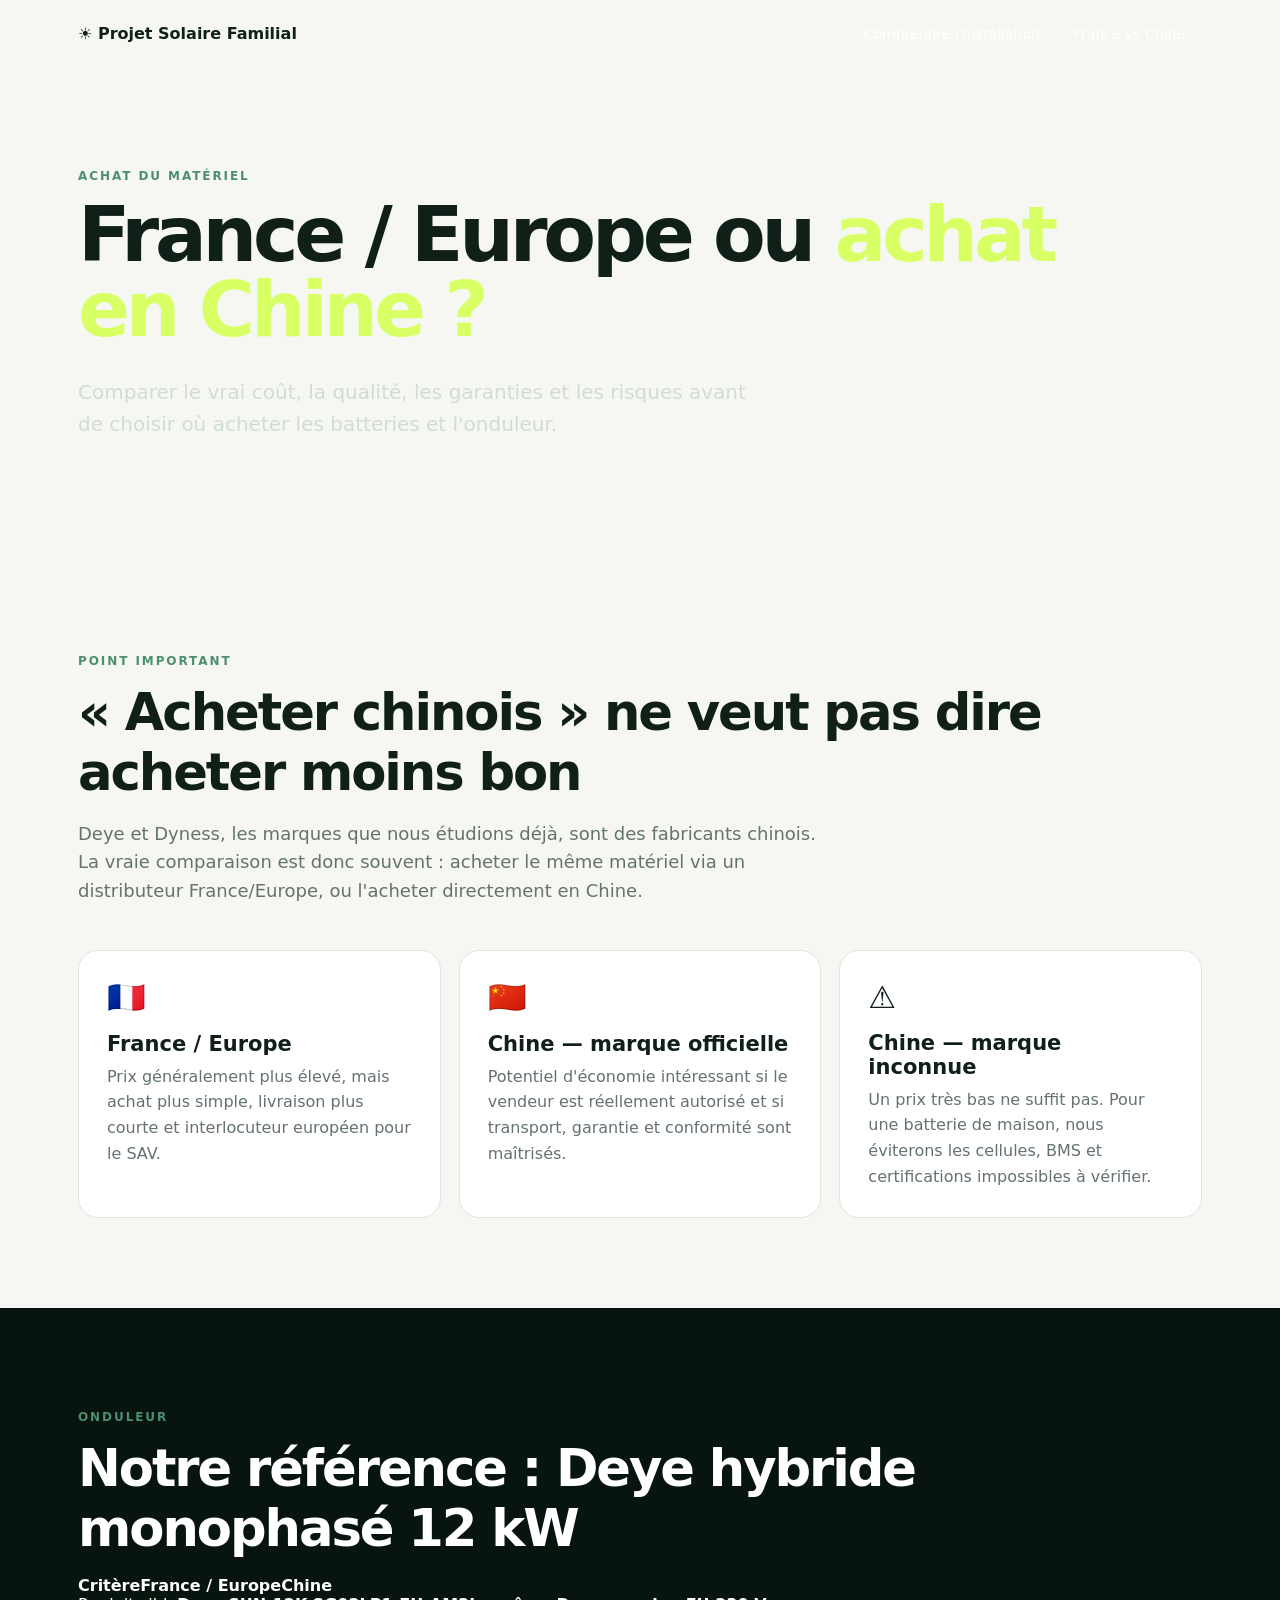
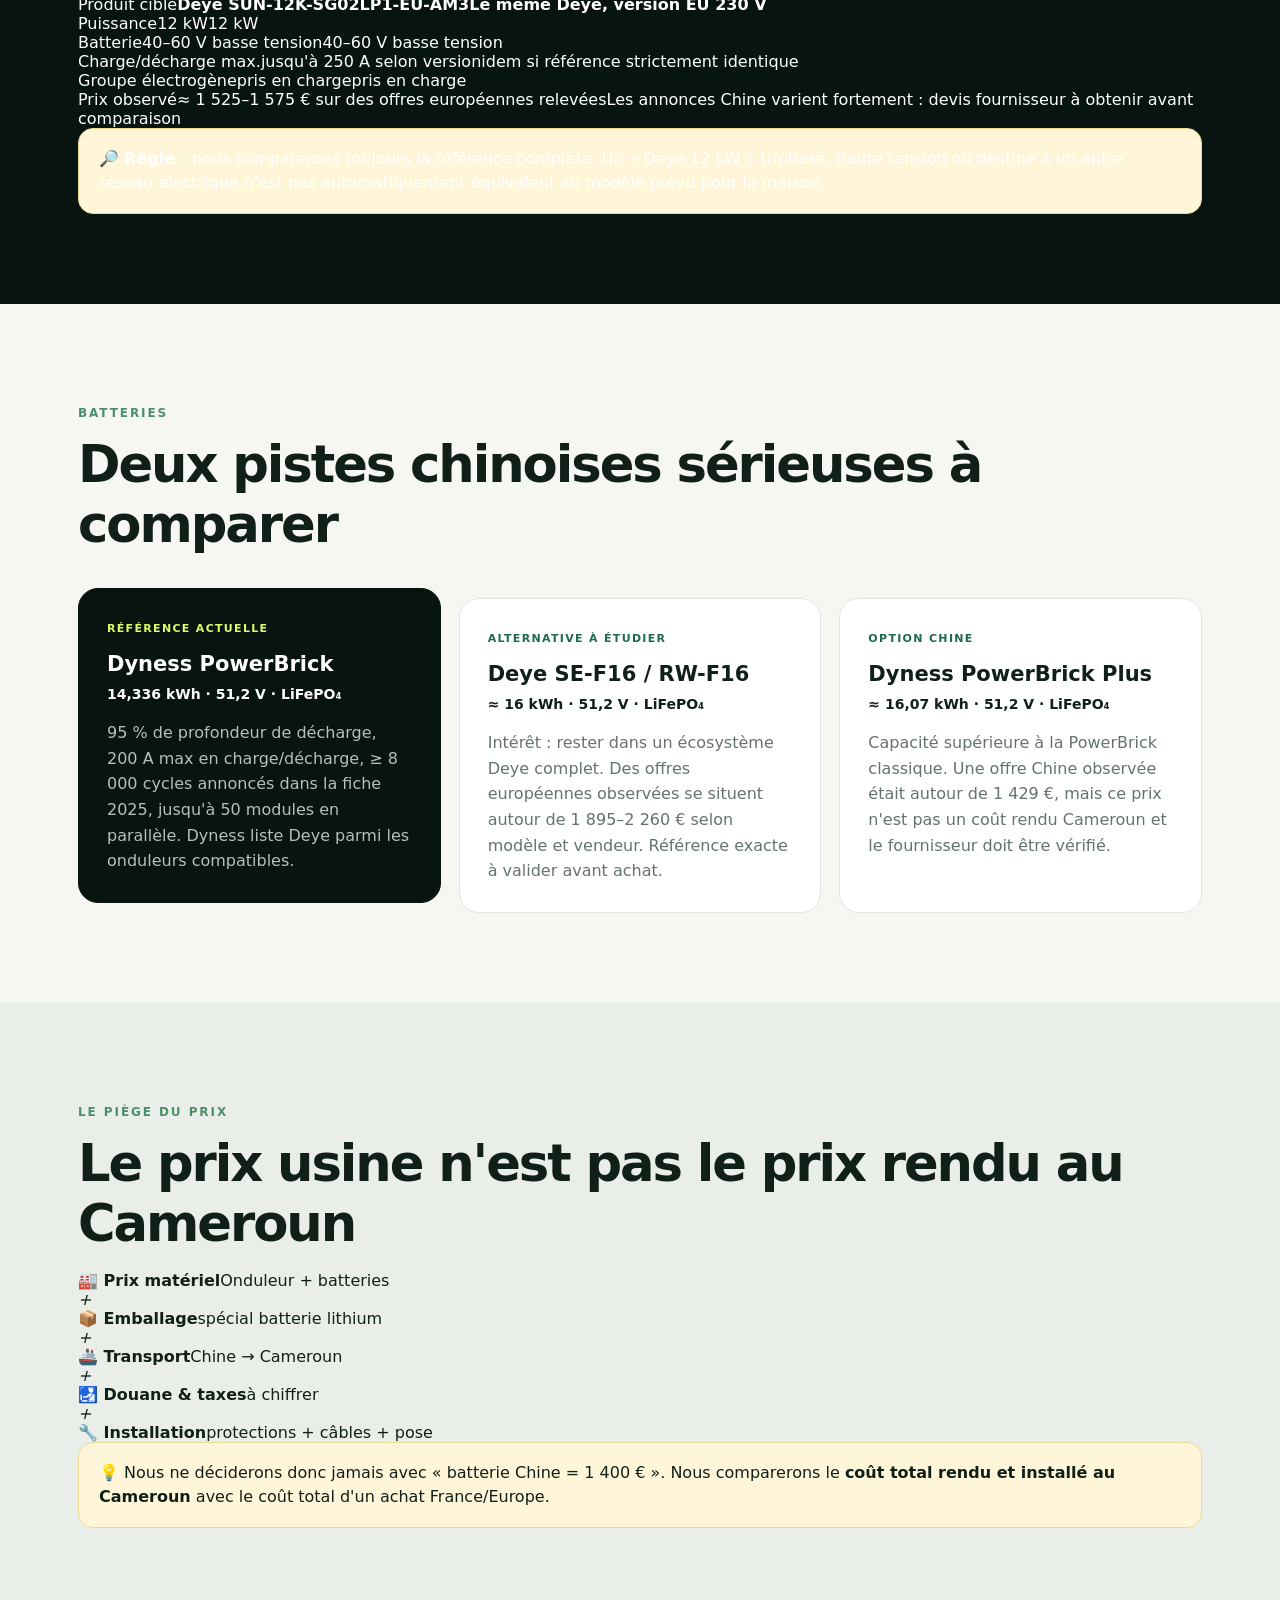
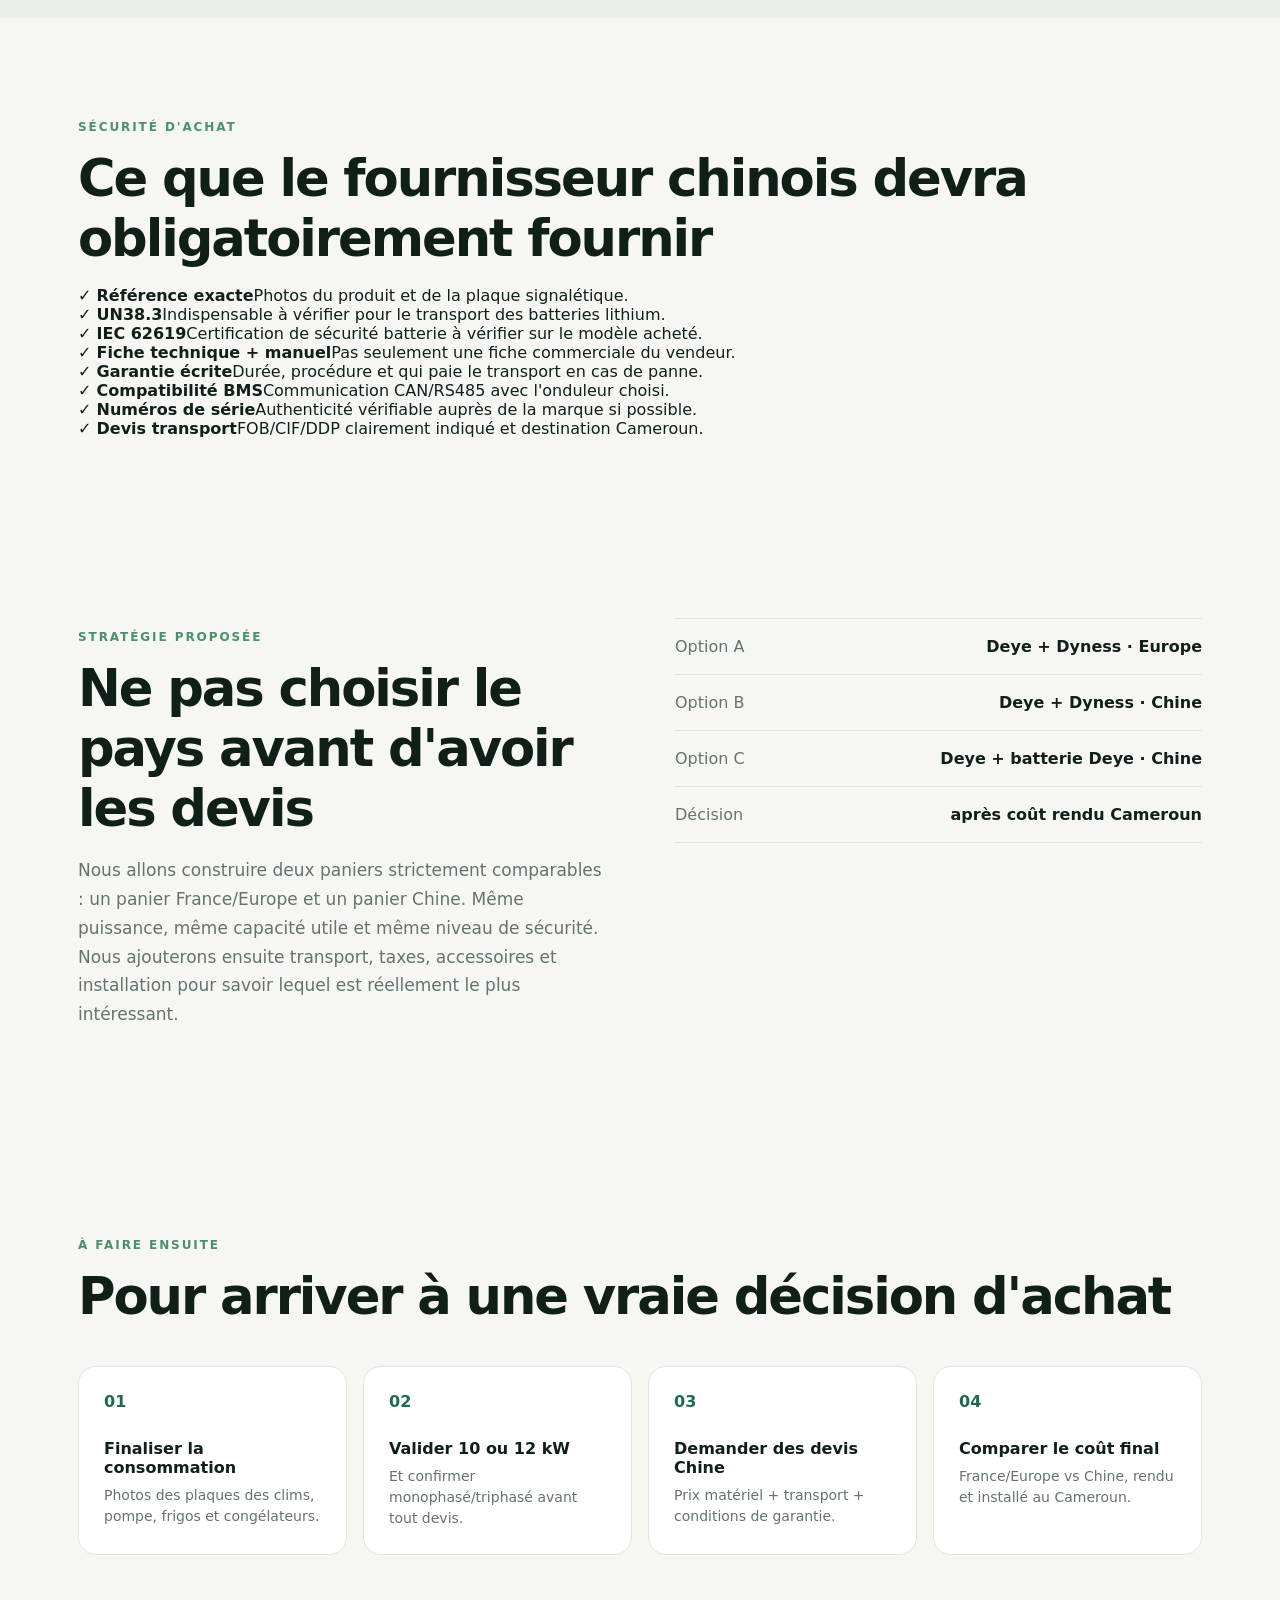
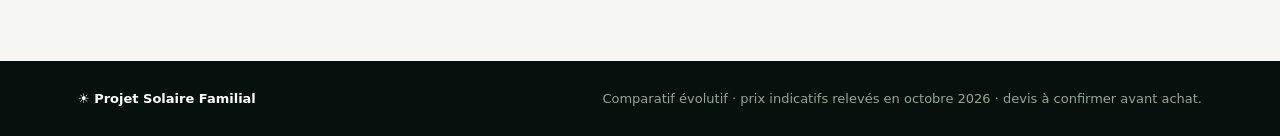
==== comparatif.html @ 891d00b8 "Ajoute l'onglet comparatif France Chine" ====
<!doctype html><html lang="fr"><head><meta charset="utf-8"><meta name="viewport" content="width=device-width,initial-scale=1"><meta name="theme-color" content="#07140f"><title>France vs Chine — Projet Solaire Familial</title><link rel="stylesheet" href="styles.css"></head><body><header class="compare-hero"><nav><div class="brand">☀️ Projet Solaire Familial</div><div class="navlinks"><a href="index.html">Comprendre l'installation</a><a class="active" href="comparatif.html">France vs Chine</a></div></nav><div class="hero-content"><p class="eyebrow">ACHAT DU MATÉRIEL</p><h1>France / Europe ou <span>achat en Chine ?</span></h1><p class="lead">Comparer le vrai coût, la qualité, les garanties et les risques avant de choisir où acheter les batteries et l'onduleur.</p></div></header><main><section class="section"><p class="eyebrow">POINT IMPORTANT</p><h2>« Acheter chinois » ne veut pas dire acheter moins bon</h2><p class="section-lead">Deye et Dyness, les marques que nous étudions déjà, sont des fabricants chinois. La vraie comparaison est donc souvent : acheter le même matériel via un distributeur France/Europe, ou l'acheter directement en Chine.</p><div class="cards three"><article><div class="ico">🇫🇷</div><h3>France / Europe</h3><p>Prix généralement plus élevé, mais achat plus simple, livraison plus courte et interlocuteur européen pour le SAV.</p></article><article class="recommended"><div class="ico">🇨🇳</div><h3>Chine — marque officielle</h3><p>Potentiel d'économie intéressant si le vendeur est réellement autorisé et si transport, garantie et conformité sont maîtrisés.</p></article><article><div class="ico">⚠️</div><h3>Chine — marque inconnue</h3><p>Un prix très bas ne suffit pas. Pour une batterie de maison, nous éviterons les cellules, BMS et certifications impossibles à vérifier.</p></article></div></section><section class="section dark"><p class="eyebrow">ONDULEUR</p><h2>Notre référence : Deye hybride monophasé 12 kW</h2><div class="compare-table"><div class="compare-row head"><b>Critère</b><b>France / Europe</b><b>Chine</b></div><div class="compare-row"><span>Produit cible</span><b>Deye SUN-12K-SG02LP1-EU-AM3</b><b>Le même Deye, version EU 230 V</b></div><div class="compare-row"><span>Puissance</span><span>12 kW</span><span>12 kW</span></div><div class="compare-row"><span>Batterie</span><span>40–60 V basse tension</span><span>40–60 V basse tension</span></div><div class="compare-row"><span>Charge/décharge max.</span><span>jusqu'à 250 A selon version</span><span>idem si référence strictement identique</span></div><div class="compare-row"><span>Groupe électrogène</span><span>pris en charge</span><span>pris en charge</span></div><div class="compare-row"><span>Prix observé</span><span>≈ 1 525–1 575 € sur des offres européennes relevées</span><span>Les annonces Chine varient fortement : devis fournisseur à obtenir avant comparaison</span></div></div><div class="notice darknote">🔎 <b>Règle :</b> nous comparerons toujours la référence complète. Un « Deye 12 kW » triphasé, haute tension ou destiné à un autre réseau électrique n'est pas automatiquement équivalent au modèle prévu pour la maison.</div></section><section class="section"><p class="eyebrow">BATTERIES</p><h2>Deux pistes chinoises sérieuses à comparer</h2><div class="cards three battery-cards"><article class="recommended"><span class="tag">RÉFÉRENCE ACTUELLE</span><h3>Dyness PowerBrick</h3><div class="big">14,336 kWh · 51,2 V · LiFePO₄</div><p>95 % de profondeur de décharge, 200 A max en charge/décharge, ≥ 8 000 cycles annoncés dans la fiche 2025, jusqu'à 50 modules en parallèle. Dyness liste Deye parmi les onduleurs compatibles.</p></article><article><span class="tag">ALTERNATIVE À ÉTUDIER</span><h3>Deye SE-F16 / RW-F16</h3><div class="big">≈ 16 kWh · 51,2 V · LiFePO₄</div><p>Intérêt : rester dans un écosystème Deye complet. Des offres européennes observées se situent autour de 1 895–2 260 € selon modèle et vendeur. Référence exacte à valider avant achat.</p></article><article><span class="tag">OPTION CHINE</span><h3>Dyness PowerBrick Plus</h3><div class="big">≈ 16,07 kWh · 51,2 V · LiFePO₄</div><p>Capacité supérieure à la PowerBrick classique. Une offre Chine observée était autour de 1 429 €, mais ce prix n'est pas un coût rendu Cameroun et le fournisseur doit être vérifié.</p></article></div></section><section class="section pale"><p class="eyebrow">LE PIÈGE DU PRIX</p><h2>Le prix usine n'est pas le prix rendu au Cameroun</h2><div class="cost-flow"><div><b>🏭 Prix matériel</b><span>Onduleur + batteries</span></div><i>+</i><div><b>📦 Emballage</b><span>spécial batterie lithium</span></div><i>+</i><div><b>🚢 Transport</b><span>Chine → Cameroun</span></div><i>+</i><div><b>🛃 Douane & taxes</b><span>à chiffrer</span></div><i>+</i><div><b>🔧 Installation</b><span>protections + câbles + pose</span></div></div><div class="notice">💡 Nous ne déciderons donc jamais avec « batterie Chine = 1 400 € ». Nous comparerons le <b>coût total rendu et installé au Cameroun</b> avec le coût total d'un achat France/Europe.</div></section><section class="section"><p class="eyebrow">SÉCURITÉ D'ACHAT</p><h2>Ce que le fournisseur chinois devra obligatoirement fournir</h2><div class="check-grid"><div>✓ <b>Référence exacte</b><span>Photos du produit et de la plaque signalétique.</span></div><div>✓ <b>UN38.3</b><span>Indispensable à vérifier pour le transport des batteries lithium.</span></div><div>✓ <b>IEC 62619</b><span>Certification de sécurité batterie à vérifier sur le modèle acheté.</span></div><div>✓ <b>Fiche technique + manuel</b><span>Pas seulement une fiche commerciale du vendeur.</span></div><div>✓ <b>Garantie écrite</b><span>Durée, procédure et qui paie le transport en cas de panne.</span></div><div>✓ <b>Compatibilité BMS</b><span>Communication CAN/RS485 avec l'onduleur choisi.</span></div><div>✓ <b>Numéros de série</b><span>Authenticité vérifiable auprès de la marque si possible.</span></div><div>✓ <b>Devis transport</b><span>FOB/CIF/DDP clairement indiqué et destination Cameroun.</span></div></div></section><section class="section choice"><div><p class="eyebrow">STRATÉGIE PROPOSÉE</p><h2>Ne pas choisir le pays avant d'avoir les devis</h2><p>Nous allons construire deux paniers strictement comparables : un panier France/Europe et un panier Chine. Même puissance, même capacité utile et même niveau de sécurité. Nous ajouterons ensuite transport, taxes, accessoires et installation pour savoir lequel est réellement le plus intéressant.</p></div><div class="specs"><div><span>Option A</span><b>Deye + Dyness · Europe</b></div><div><span>Option B</span><b>Deye + Dyness · Chine</b></div><div><span>Option C</span><b>Deye + batterie Deye · Chine</b></div><div><span>Décision</span><b>après coût rendu Cameroun</b></div></div></section><section class="section roadmap"><p class="eyebrow">À FAIRE ENSUITE</p><h2>Pour arriver à une vraie décision d'achat</h2><ol><li><b>Finaliser la consommation</b><span>Photos des plaques des clims, pompe, frigos et congélateurs.</span></li><li><b>Valider 10 ou 12 kW</b><span>Et confirmer monophasé/triphasé avant tout devis.</span></li><li><b>Demander des devis Chine</b><span>Prix matériel + transport + conditions de garantie.</span></li><li><b>Comparer le coût final</b><span>France/Europe vs Chine, rendu et installé au Cameroun.</span></li></ol></section></main><footer><b>☀️ Projet Solaire Familial</b><span>Comparatif évolutif · prix indicatifs relevés en octobre 2026 · devis à confirmer avant achat.</span></footer></body></html>
---- styles.css ----
:root{--bg:#f6f7f2;--ink:#102019;--muted:#64736b;--green:#1d6b4b;--lime:#d8ff63;--dark:#07140f;--card:#fff;--line:#dfe6df}*{box-sizing:border-box}html{scroll-behavior:smooth}body{margin:0;font-family:Inter,ui-sans-serif,system-ui,-apple-system,BlinkMacSystemFont,"Segoe UI",sans-serif;background:var(--bg);color:var(--ink)}nav{max-width:1180px;margin:auto;padding:24px 28px;display:flex;align-items:center;justify-content:space-between}nav a{color:#fff;text-decoration:none;border:1px solid #ffffff35;border-radius:99px;padding:10px 16px;font-size:14px}.brand{font-weight:750}.hero{min-height:650px;color:#fff;background:radial-gradient(circle at 78% 22%,#2b7653 0,transparent 25%),linear-gradient(135deg,#06110d 20%,#0c2b1d 70%,#173f2c)}.hero-content{max-width:1180px;margin:auto;padding:90px 28px 70px}.eyebrow{font-size:12px;letter-spacing:.16em;font-weight:800;color:#4c8f6e;margin-bottom:14px}.hero .eyebrow{color:var(--lime)}h1{font-size:clamp(44px,6vw,78px);line-height:.98;letter-spacing:-.055em;margin:0;max-width:1000px}h1 span{color:var(--lime)}.lead{font-size:20px;line-height:1.6;color:#d0ddd6;max-width:690px;margin:28px 0 42px}.hero-stats{display:grid;grid-template-columns:repeat(4,1fr);max-width:850px;border-top:1px solid #ffffff30;padding-top:25px;gap:25px}.hero-stats div{display:flex;flex-direction:column}.hero-stats b{font-size:25px}.hero-stats span{font-size:13px;color:#aabcb2;margin-top:4px}.section{max-width:1180px;margin:auto;padding:90px 28px}.section.dark,.section.pale{max-width:none;padding-left:max(28px,calc((100% - 1124px)/2));padding-right:max(28px,calc((100% - 1124px)/2))}.dark{background:var(--dark);color:white}.pale{background:#e9efe8}h2{font-size:clamp(34px,4vw,52px);letter-spacing:-.04em;margin:0 0 18px}.section-lead{font-size:18px;color:var(--muted);max-width:760px;line-height:1.6}.on-dark{color:#a8bbb0}.cards{display:grid;gap:18px;margin-top:44px}.four{grid-template-columns:repeat(4,1fr)}.three{grid-template-columns:repeat(3,1fr)}.cards article{background:var(--card);border:1px solid var(--line);border-radius:20px;padding:28px}.cards h3{font-size:21px;margin:16px 0 8px}.cards p{color:var(--muted);line-height:1.6;margin:0}.ico{font-size:31px}.energy-map{display:grid;grid-template-columns:1fr auto 1fr auto .8fr;gap:20px;align-items:center;margin:50px 0 30px}.source-stack{display:grid;gap:12px}.map-box{border:1px solid #ffffff25;border-radius:20px;padding:20px;display:flex;flex-direction:column;text-align:center;align-items:center;gap:5px;font-size:28px}.map-box strong{font-size:16px;margin-top:5px}.map-box small{font-size:12px;color:#9fb1a7}.map-box.brain{background:var(--lime);color:#102019;border:0;padding:32px 18px}.map-box.brain small{color:#4c604d}.map-box.battery{background:#163426}.map-box.home{padding:45px 18px}.map-arrow{font-size:34px;color:var(--lime);font-weight:800}.battery-link{text-align:center;margin-top:12px}.battery-link>span{display:block;color:var(--lime);font-size:27px;margin:3px}.simple-rule{border:1px solid #ffffff1f;background:#ffffff0b;border-radius:16px;padding:20px;line-height:1.6;color:#b7c6be}.simple-rule b{color:var(--lime)}.day-modes{display:grid;grid-template-columns:1fr 1fr;gap:18px;margin:42px 0}.day-modes article{background:#fff;border:1px solid var(--line);border-radius:22px;padding:28px}.mode-head{display:flex;gap:14px;align-items:center}.mode-head>span{font-size:35px}.mode-head small{font-weight:800;color:var(--green);letter-spacing:.08em}.mode-head h3{margin:4px 0;font-size:21px}.day-modes p{color:var(--muted);line-height:1.65}.mini-flow,.dual-flow{display:flex;align-items:center;justify-content:center;gap:10px;margin:25px 0 12px}.mini-flow div,.dual-flow div{background:#eef3ed;border:1px solid #d9e4da;border-radius:12px;padding:13px;text-align:center;font-size:13px;font-weight:750}.mini-flow b,.dual-flow b{color:var(--green);font-size:20px}.branch{text-align:center;color:var(--green);font-size:13px;font-weight:750;margin-bottom:20px}.priority{display:grid;grid-template-columns:1fr auto 1fr auto 1fr auto 1fr;align-items:center;gap:12px;margin-top:40px}.priority>div{background:#fff;border:1px solid var(--line);border-radius:18px;padding:24px;text-align:center;min-height:150px;display:flex;flex-direction:column;justify-content:center}.priority span{width:26px;height:26px;border-radius:50%;background:var(--dark);color:var(--lime);display:grid;place-items:center;margin:0 auto 10px;font-size:12px}.priority b{font-size:16px}.priority small{color:var(--muted);line-height:1.45;margin-top:8px}.priority i{font-style:normal;font-size:25px;color:var(--green)}.priority-note{text-align:center;color:var(--muted);font-size:13px;margin-top:20px}.appliances{display:grid;grid-template-columns:repeat(7,1fr);gap:12px;margin:40px 0}.appliances div{background:#fff;border:1px solid var(--line);border-radius:16px;padding:20px 12px;text-align:center;font-size:25px}.appliances b,.appliances span{display:block}.appliances b{font-size:22px;margin-top:7px}.appliances span{font-size:12px;color:var(--muted);margin-top:3px}.notice{background:#fff5d8;border:1px solid #f0d790;border-radius:15px;padding:18px 20px;line-height:1.5}.sim-grid{display:grid;grid-template-columns:1.2fr .8fr;gap:28px;margin-top:42px}.controls,.result{background:white;border-radius:22px;padding:30px}.controls label{display:flex;justify-content:space-between;margin:5px 0 16px}.controls input{width:100%;accent-color:var(--green)}.ticks{display:flex;justify-content:space-between;color:var(--muted);font-size:12px;margin-bottom:35px}.hint{font-size:13px;color:var(--muted);line-height:1.5}.result{background:var(--dark);color:white;display:flex;flex-direction:column;justify-content:center;text-align:center}.result span{font-size:11px;letter-spacing:.12em;color:#9fb1a7}.result b{font-size:58px;letter-spacing:-.05em;color:var(--lime);margin:12px}.result p{color:#b6c5bd;line-height:1.5}.battery-cards .big{font-size:14px;font-weight:800;margin:10px 0 18px}.battery-cards .tag{color:var(--green)}.battery-cards .recommended{background:var(--dark);color:white;transform:translateY(-10px);border-color:var(--dark)}.battery-cards .recommended p{color:#b2c2b9}.battery-cards .recommended .tag{color:var(--lime)}.tag{font-size:11px;letter-spacing:.12em;font-weight:800}.choice{display:grid;grid-template-columns:1fr 1fr;gap:70px;align-items:start}.choice>div>p:last-child{color:var(--muted);line-height:1.7;font-size:17px}.specs{border-top:1px solid var(--line)}.specs div{display:flex;justify-content:space-between;gap:20px;border-bottom:1px solid var(--line);padding:18px 0}.specs span{color:var(--muted)}.roadmap ol{list-style:none;padding:0;counter-reset:step;display:grid;grid-template-columns:repeat(4,1fr);gap:16px;margin-top:40px}.roadmap li{background:#fff;border:1px solid var(--line);border-radius:18px;padding:25px;counter-increment:step}.roadmap li:before{content:"0" counter(step);display:block;color:var(--green);font-weight:800;margin-bottom:28px}.roadmap li b,.roadmap li span{display:block}.roadmap li span{color:var(--muted);font-size:14px;line-height:1.5;margin-top:8px}footer{background:#06110d;color:#fff;padding:30px max(28px,calc((100% - 1124px)/2));display:flex;justify-content:space-between;gap:20px;font-size:13px}footer span{color:#91a49a}@media(max-width:850px){.four,.three,.roadmap ol{grid-template-columns:1fr 1fr}.hero-stats{grid-template-columns:1fr 1fr}.appliances{grid-template-columns:repeat(4,1fr)}.sim-grid,.choice{grid-template-columns:1fr}.energy-map{grid-template-columns:1fr}.map-arrow{transform:rotate(90deg);text-align:center}.priority{grid-template-columns:1fr}.priority i{transform:rotate(90deg);text-align:center}.day-modes{grid-template-columns:1fr}}@media(max-width:560px){nav a{display:none}.hero{min-height:auto}.hero-content{padding-top:65px}.hero-stats{gap:18px}.four,.three,.roadmap ol{grid-template-columns:1fr}.appliances{grid-template-columns:repeat(2,1fr)}.battery-cards .recommended{transform:none}footer{flex-direction:column}.section{padding-top:65px;padding-bottom:65px}.mini-flow,.dual-flow{gap:5px}.mini-flow div,.dual-flow div{padding:10px 7px;font-size:11px}.day-modes article{padding:20px}.energy-map{margin-top:30px}}
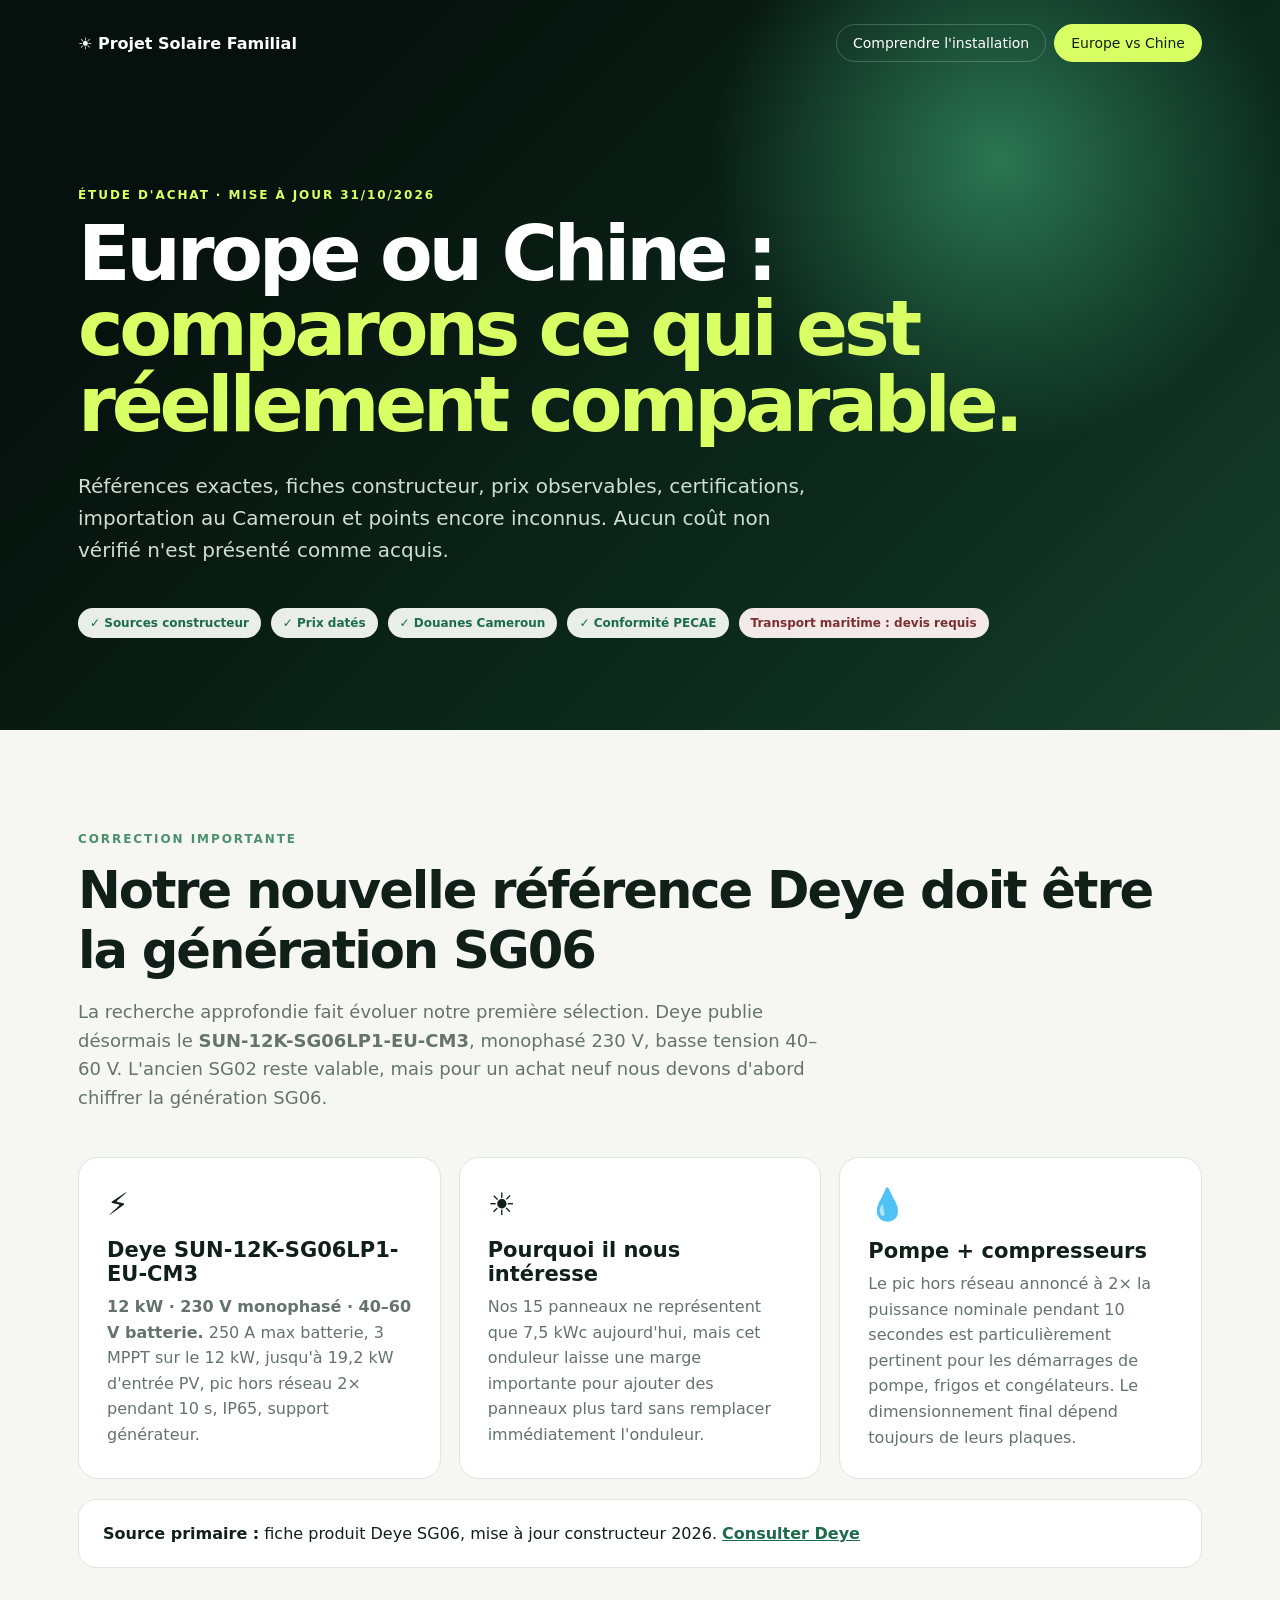
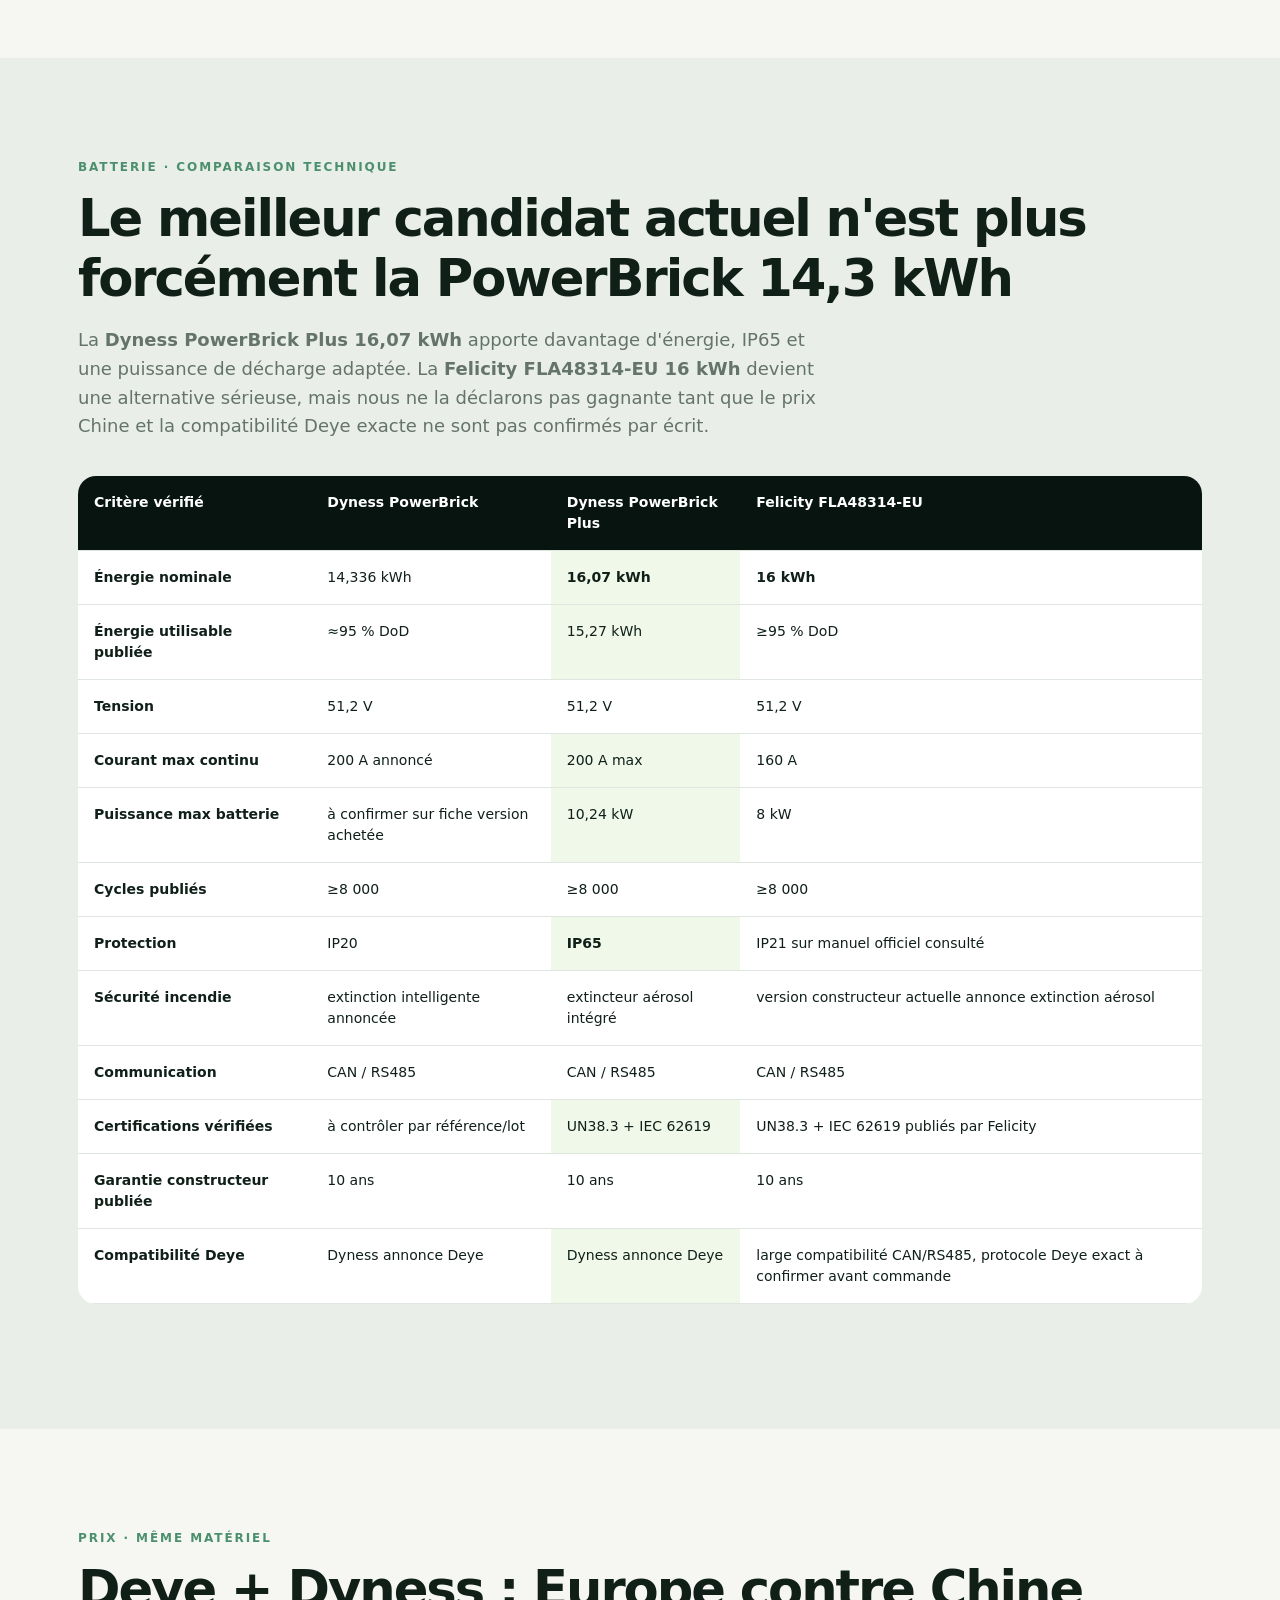
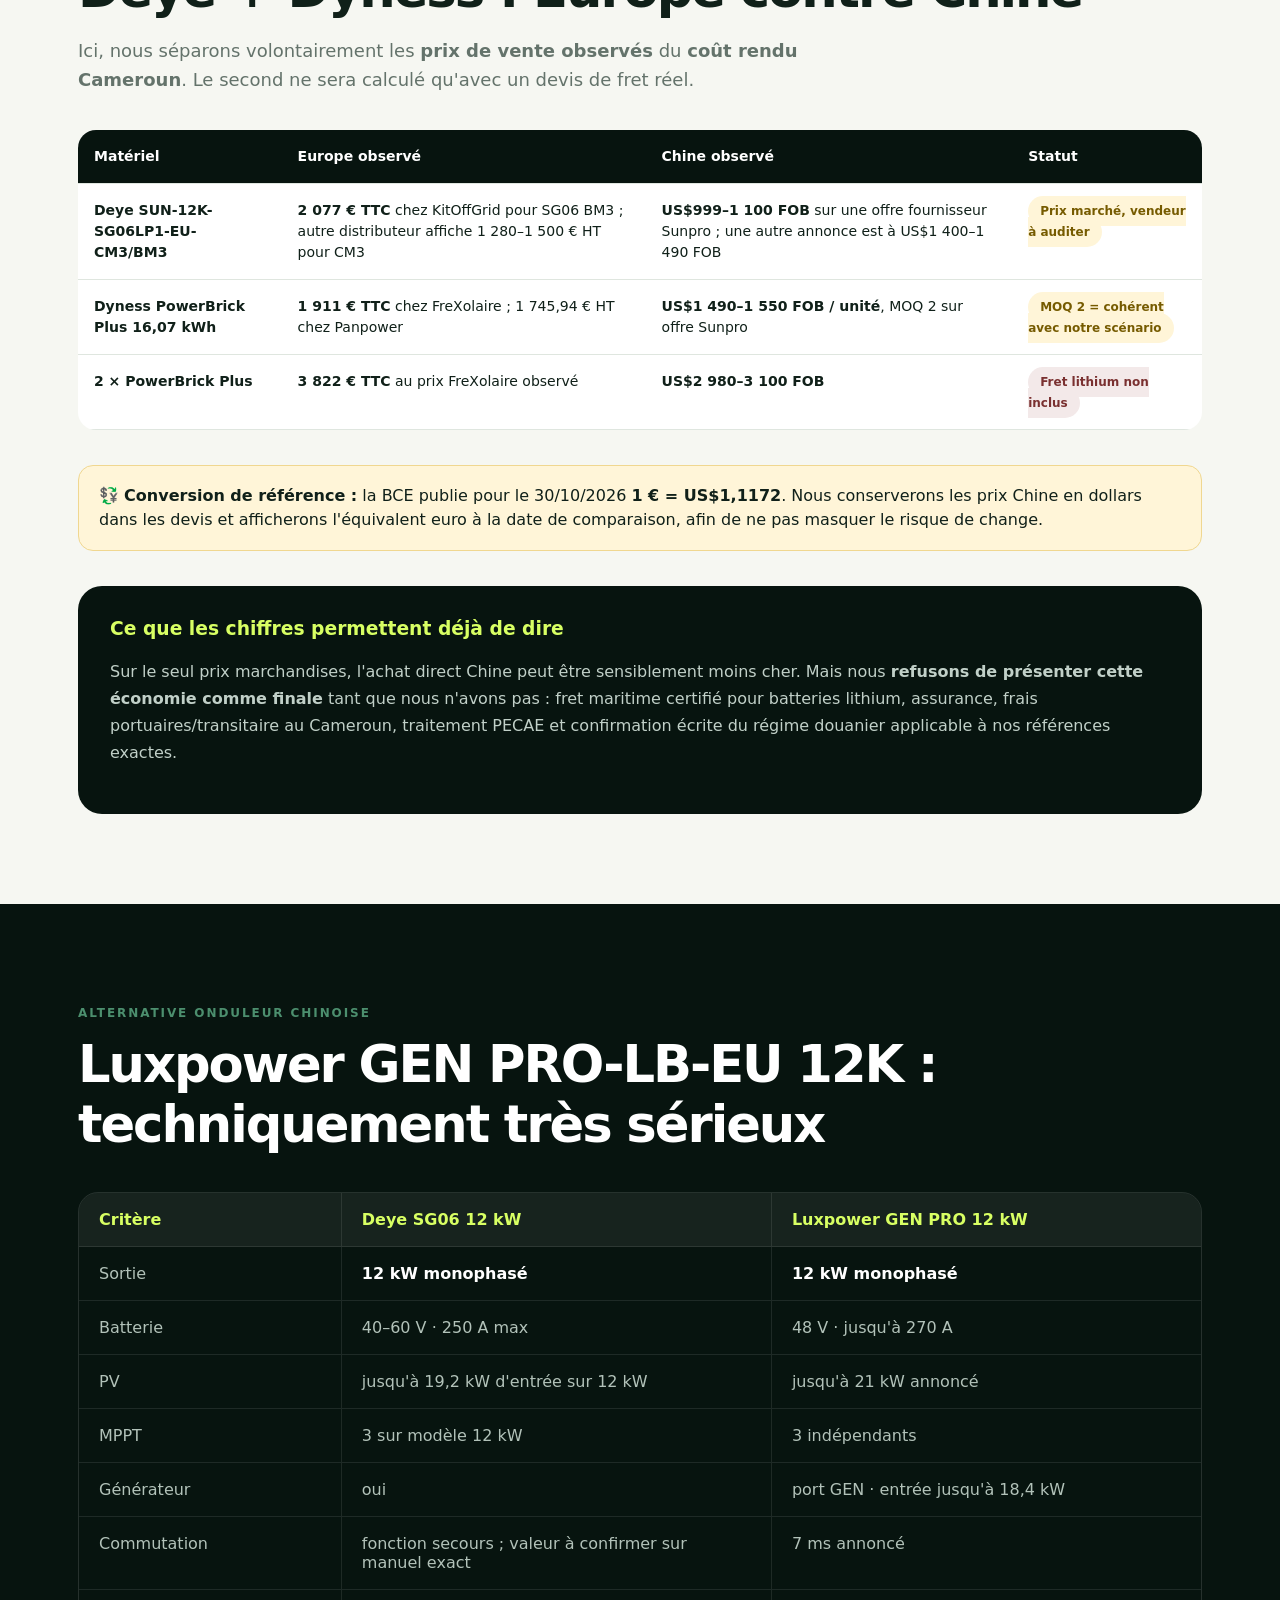
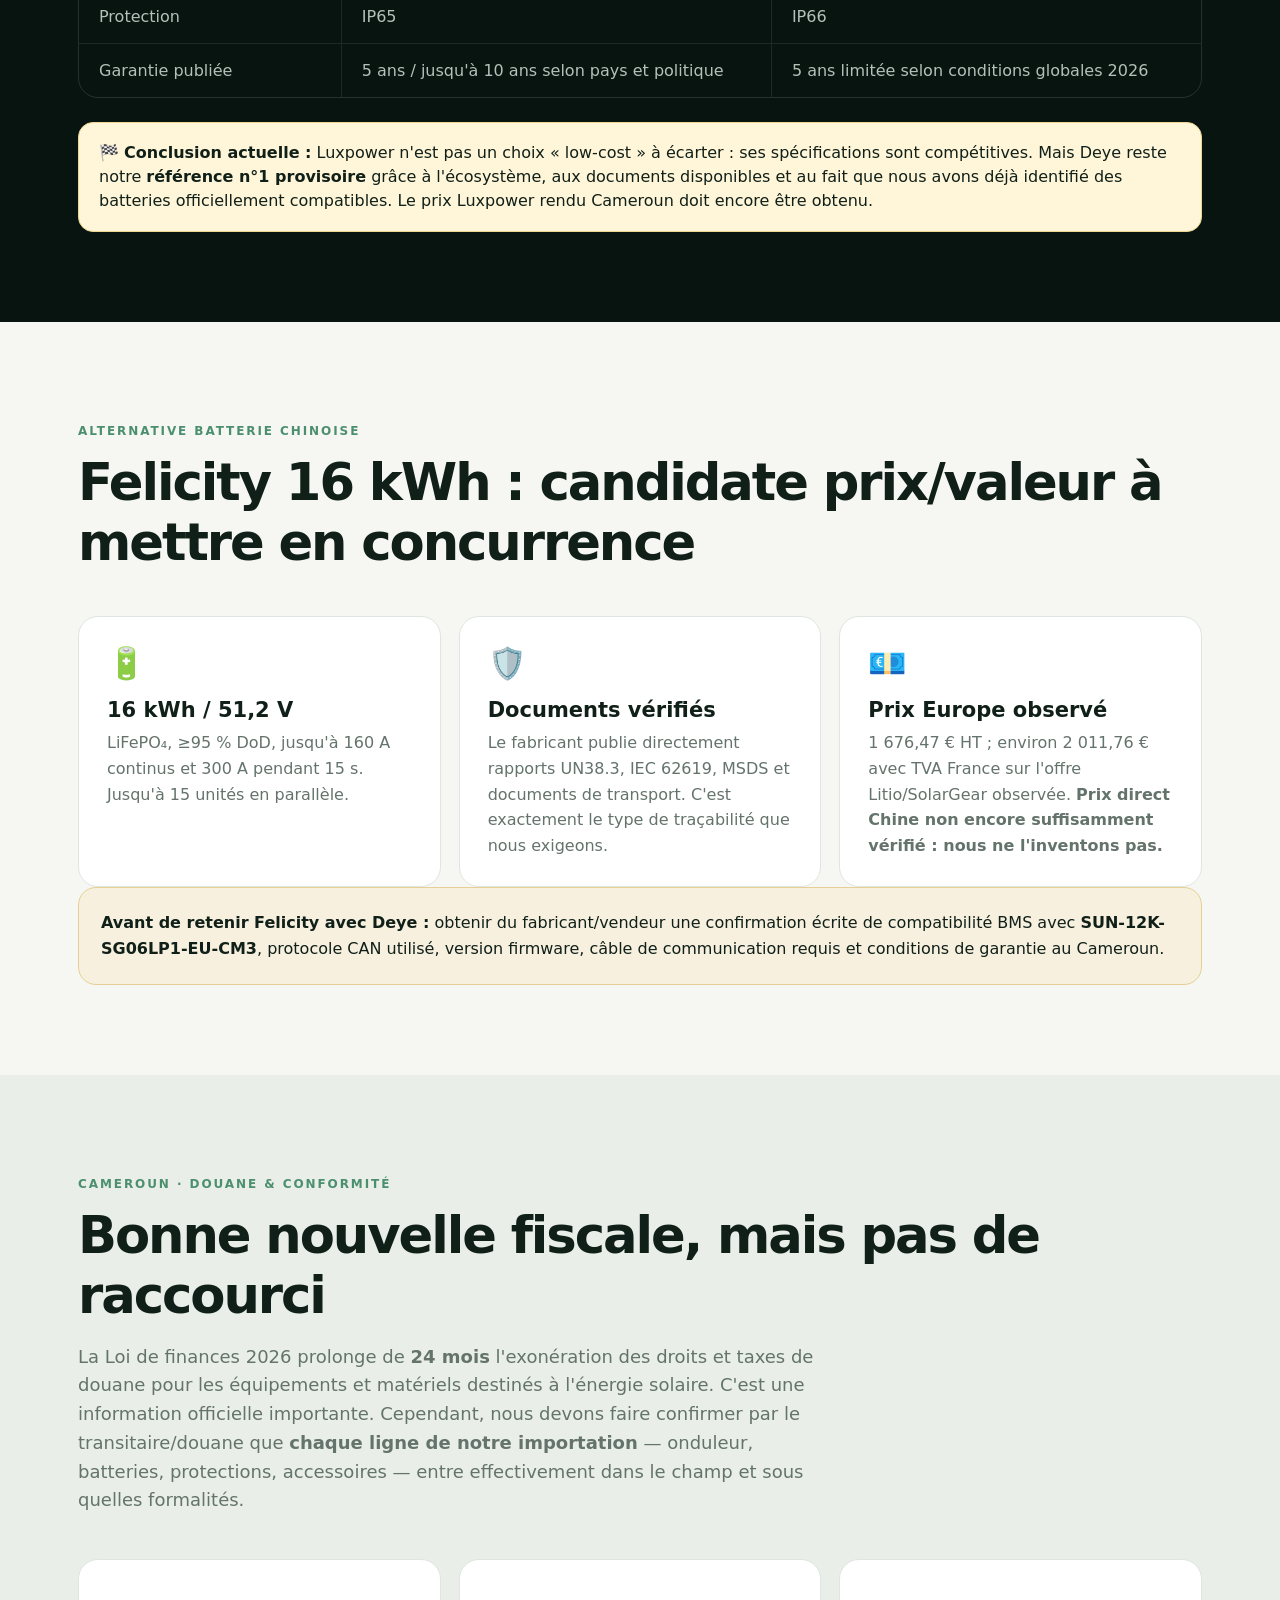
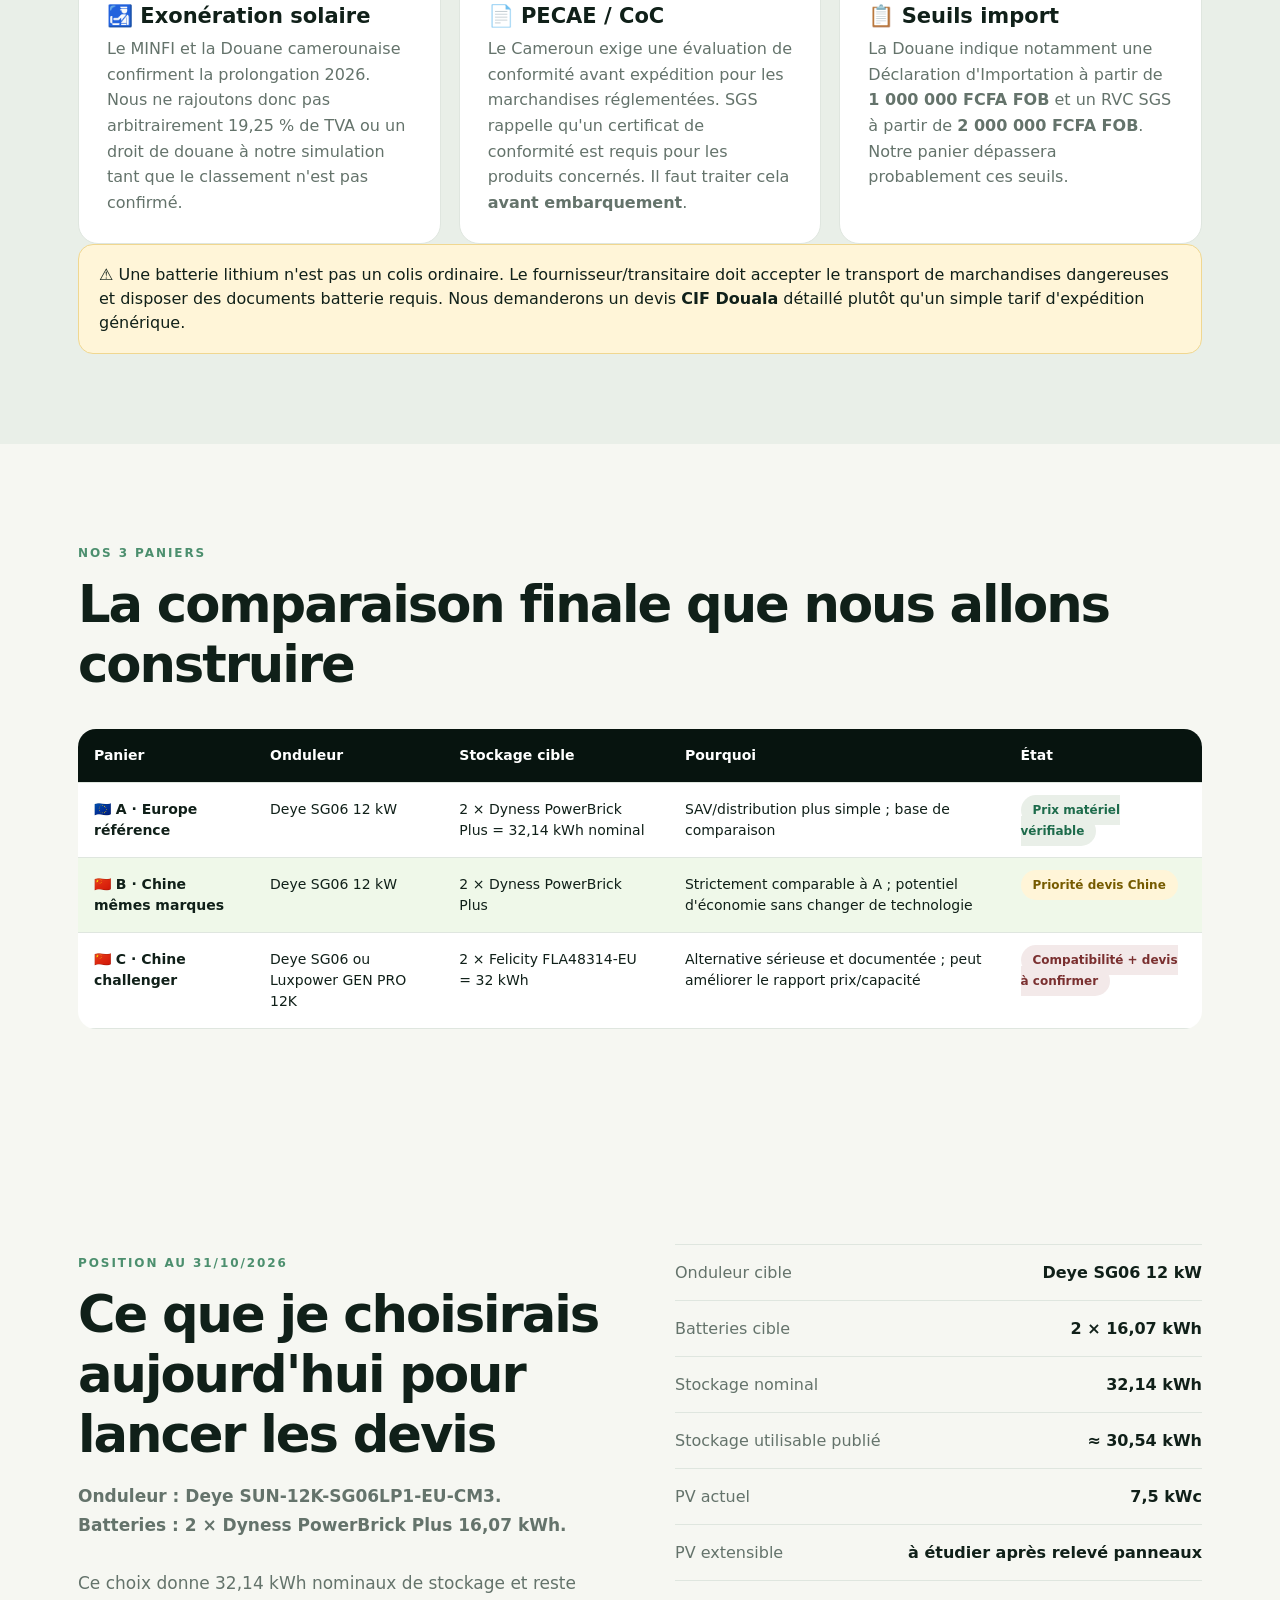
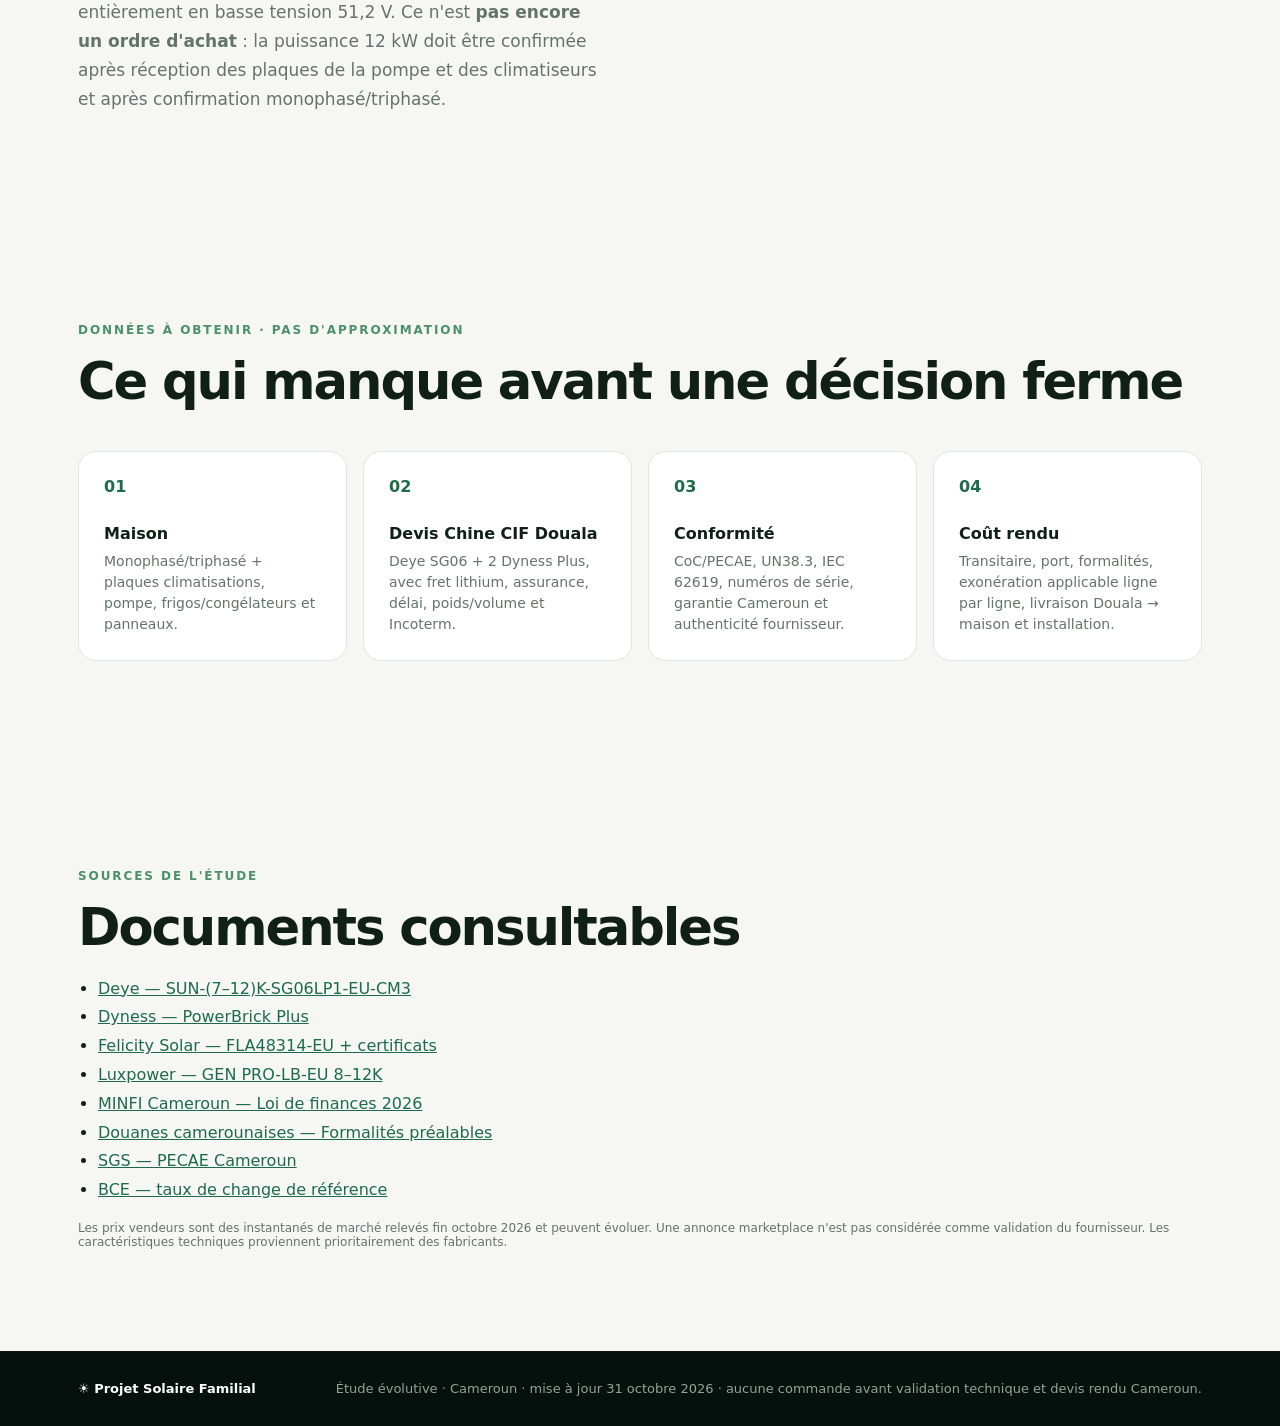
==== commit 518a17d7: "Deepen Europe vs China sourcing analysis with verified 2026 specs, prices and Cameroon import rules" ====
--- a/comparatif.html
+++ b/comparatif.html
@@ -1 +1,11 @@
-<!doctype html><html lang="fr"><head><meta charset="utf-8"><meta name="viewport" content="width=device-width,initial-scale=1"><meta name="theme-color" content="#07140f"><title>France vs Chine — Projet Solaire Familial</title><link rel="stylesheet" href="styles.css"></head><body><header class="compare-hero"><nav><div class="brand">☀️ Projet Solaire Familial</div><div class="navlinks"><a href="index.html">Comprendre l'installation</a><a class="active" href="comparatif.html">France vs Chine</a></div></nav><div class="hero-content"><p class="eyebrow">ACHAT DU MATÉRIEL</p><h1>France / Europe ou <span>achat en Chine ?</span></h1><p class="lead">Comparer le vrai coût, la qualité, les garanties et les risques avant de choisir où acheter les batteries et l'onduleur.</p></div></header><main><section class="section"><p class="eyebrow">POINT IMPORTANT</p><h2>« Acheter chinois » ne veut pas dire acheter moins bon</h2><p class="section-lead">Deye et Dyness, les marques que nous étudions déjà, sont des fabricants chinois. La vraie comparaison est donc souvent : acheter le même matériel via un distributeur France/Europe, ou l'acheter directement en Chine.</p><div class="cards three"><article><div class="ico">🇫🇷</div><h3>France / Europe</h3><p>Prix généralement plus élevé, mais achat plus simple, livraison plus courte et interlocuteur européen pour le SAV.</p></article><article class="recommended"><div class="ico">🇨🇳</div><h3>Chine — marque officielle</h3><p>Potentiel d'économie intéressant si le vendeur est réellement autorisé et si transport, garantie et conformité sont maîtrisés.</p></article><article><div class="ico">⚠️</div><h3>Chine — marque inconnue</h3><p>Un prix très bas ne suffit pas. Pour une batterie de maison, nous éviterons les cellules, BMS et certifications impossibles à vérifier.</p></article></div></section><section class="section dark"><p class="eyebrow">ONDULEUR</p><h2>Notre référence : Deye hybride monophasé 12 kW</h2><div class="compare-table"><div class="compare-row head"><b>Critère</b><b>France / Europe</b><b>Chine</b></div><div class="compare-row"><span>Produit cible</span><b>Deye SUN-12K-SG02LP1-EU-AM3</b><b>Le même Deye, version EU 230 V</b></div><div class="compare-row"><span>Puissance</span><span>12 kW</span><span>12 kW</span></div><div class="compare-row"><span>Batterie</span><span>40–60 V basse tension</span><span>40–60 V basse tension</span></div><div class="compare-row"><span>Charge/décharge max.</span><span>jusqu'à 250 A selon version</span><span>idem si référence strictement identique</span></div><div class="compare-row"><span>Groupe électrogène</span><span>pris en charge</span><span>pris en charge</span></div><div class="compare-row"><span>Prix observé</span><span>≈ 1 525–1 575 € sur des offres européennes relevées</span><span>Les annonces Chine varient fortement : devis fournisseur à obtenir avant comparaison</span></div></div><div class="notice darknote">🔎 <b>Règle :</b> nous comparerons toujours la référence complète. Un « Deye 12 kW » triphasé, haute tension ou destiné à un autre réseau électrique n'est pas automatiquement équivalent au modèle prévu pour la maison.</div></section><section class="section"><p class="eyebrow">BATTERIES</p><h2>Deux pistes chinoises sérieuses à comparer</h2><div class="cards three battery-cards"><article class="recommended"><span class="tag">RÉFÉRENCE ACTUELLE</span><h3>Dyness PowerBrick</h3><div class="big">14,336 kWh · 51,2 V · LiFePO₄</div><p>95 % de profondeur de décharge, 200 A max en charge/décharge, ≥ 8 000 cycles annoncés dans la fiche 2025, jusqu'à 50 modules en parallèle. Dyness liste Deye parmi les onduleurs compatibles.</p></article><article><span class="tag">ALTERNATIVE À ÉTUDIER</span><h3>Deye SE-F16 / RW-F16</h3><div class="big">≈ 16 kWh · 51,2 V · LiFePO₄</div><p>Intérêt : rester dans un écosystème Deye complet. Des offres européennes observées se situent autour de 1 895–2 260 € selon modèle et vendeur. Référence exacte à valider avant achat.</p></article><article><span class="tag">OPTION CHINE</span><h3>Dyness PowerBrick Plus</h3><div class="big">≈ 16,07 kWh · 51,2 V · LiFePO₄</div><p>Capacité supérieure à la PowerBrick classique. Une offre Chine observée était autour de 1 429 €, mais ce prix n'est pas un coût rendu Cameroun et le fournisseur doit être vérifié.</p></article></div></section><section class="section pale"><p class="eyebrow">LE PIÈGE DU PRIX</p><h2>Le prix usine n'est pas le prix rendu au Cameroun</h2><div class="cost-flow"><div><b>🏭 Prix matériel</b><span>Onduleur + batteries</span></div><i>+</i><div><b>📦 Emballage</b><span>spécial batterie lithium</span></div><i>+</i><div><b>🚢 Transport</b><span>Chine → Cameroun</span></div><i>+</i><div><b>🛃 Douane & taxes</b><span>à chiffrer</span></div><i>+</i><div><b>🔧 Installation</b><span>protections + câbles + pose</span></div></div><div class="notice">💡 Nous ne déciderons donc jamais avec « batterie Chine = 1 400 € ». Nous comparerons le <b>coût total rendu et installé au Cameroun</b> avec le coût total d'un achat France/Europe.</div></section><section class="section"><p class="eyebrow">SÉCURITÉ D'ACHAT</p><h2>Ce que le fournisseur chinois devra obligatoirement fournir</h2><div class="check-grid"><div>✓ <b>Référence exacte</b><span>Photos du produit et de la plaque signalétique.</span></div><div>✓ <b>UN38.3</b><span>Indispensable à vérifier pour le transport des batteries lithium.</span></div><div>✓ <b>IEC 62619</b><span>Certification de sécurité batterie à vérifier sur le modèle acheté.</span></div><div>✓ <b>Fiche technique + manuel</b><span>Pas seulement une fiche commerciale du vendeur.</span></div><div>✓ <b>Garantie écrite</b><span>Durée, procédure et qui paie le transport en cas de panne.</span></div><div>✓ <b>Compatibilité BMS</b><span>Communication CAN/RS485 avec l'onduleur choisi.</span></div><div>✓ <b>Numéros de série</b><span>Authenticité vérifiable auprès de la marque si possible.</span></div><div>✓ <b>Devis transport</b><span>FOB/CIF/DDP clairement indiqué et destination Cameroun.</span></div></div></section><section class="section choice"><div><p class="eyebrow">STRATÉGIE PROPOSÉE</p><h2>Ne pas choisir le pays avant d'avoir les devis</h2><p>Nous allons construire deux paniers strictement comparables : un panier France/Europe et un panier Chine. Même puissance, même capacité utile et même niveau de sécurité. Nous ajouterons ensuite transport, taxes, accessoires et installation pour savoir lequel est réellement le plus intéressant.</p></div><div class="specs"><div><span>Option A</span><b>Deye + Dyness · Europe</b></div><div><span>Option B</span><b>Deye + Dyness · Chine</b></div><div><span>Option C</span><b>Deye + batterie Deye · Chine</b></div><div><span>Décision</span><b>après coût rendu Cameroun</b></div></div></section><section class="section roadmap"><p class="eyebrow">À FAIRE ENSUITE</p><h2>Pour arriver à une vraie décision d'achat</h2><ol><li><b>Finaliser la consommation</b><span>Photos des plaques des clims, pompe, frigos et congélateurs.</span></li><li><b>Valider 10 ou 12 kW</b><span>Et confirmer monophasé/triphasé avant tout devis.</span></li><li><b>Demander des devis Chine</b><span>Prix matériel + transport + conditions de garantie.</span></li><li><b>Comparer le coût final</b><span>France/Europe vs Chine, rendu et installé au Cameroun.</span></li></ol></section></main><footer><b>☀️ Projet Solaire Familial</b><span>Comparatif évolutif · prix indicatifs relevés en octobre 2026 · devis à confirmer avant achat.</span></footer></body></html>+<!doctype html><html lang="fr"><head><meta charset="utf-8"><meta name="viewport" content="width=device-width,initial-scale=1"><meta name="theme-color" content="#07140f"><title>Europe vs Chine — Projet Solaire Familial</title><link rel="stylesheet" href="styles.css"><style>.research-meta{display:flex;flex-wrap:wrap;gap:10px;margin:22px 0}.research-meta span,.status{font-size:12px;font-weight:800;border-radius:99px;padding:8px 12px;background:#e9efe8;color:#1d6b4b}.status.market{background:#fff5d8;color:#765b00}.status.pending{background:#f3e9e9;color:#7a3030}.deep-table{overflow-x:auto;margin:35px 0}.deep-table table{width:100%;border-collapse:collapse;background:#fff;border-radius:18px;overflow:hidden;min-width:800px}.deep-table th,.deep-table td{padding:16px;border-bottom:1px solid #dfe6df;text-align:left;vertical-align:top;font-size:14px;line-height:1.5}.deep-table th{background:#07140f;color:#fff}.deep-table td:first-child{font-weight:800}.winner{background:#eff8e9}.sourcebox{background:#fff;border:1px solid #dfe6df;border-radius:18px;padding:24px;margin-top:20px}.sourcebox a{color:#1d6b4b;font-weight:700}.verdict{background:#07140f;color:#fff;border-radius:24px;padding:32px;margin-top:35px}.verdict h3{color:#d8ff63;margin-top:0}.verdict p{color:#c1d0c8;line-height:1.7}.money{font-size:24px;font-weight:850}.small{font-size:12px;color:#64736b}.flagcard{border-left:4px solid #1d6b4b}.no-go{border-left-color:#b65353}.pendingbox{background:#f7f0df;border:1px solid #e5cf95;border-radius:18px;padding:22px;line-height:1.6}.source-list{line-height:1.8;padding-left:20px}.source-list a{color:#1d6b4b}</style></head><body><header class="compare-hero"><nav><div class="brand">☀️ Projet Solaire Familial</div><div class="navlinks"><a href="index.html">Comprendre l'installation</a><a class="active" href="comparatif.html">Europe vs Chine</a></div></nav><div class="hero-content"><p class="eyebrow">ÉTUDE D'ACHAT · MISE À JOUR 31/10/2026</p><h1>Europe ou Chine : <span>comparons ce qui est réellement comparable.</span></h1><p class="lead">Références exactes, fiches constructeur, prix observables, certifications, importation au Cameroun et points encore inconnus. Aucun coût non vérifié n'est présenté comme acquis.</p><div class="research-meta"><span>✓ Sources constructeur</span><span>✓ Prix datés</span><span>✓ Douanes Cameroun</span><span>✓ Conformité PECAE</span><span class="status pending">Transport maritime : devis requis</span></div></div></header><main>
+<section class="section"><p class="eyebrow">CORRECTION IMPORTANTE</p><h2>Notre nouvelle référence Deye doit être la génération SG06</h2><p class="section-lead">La recherche approfondie fait évoluer notre première sélection. Deye publie désormais le <b>SUN-12K-SG06LP1-EU-CM3</b>, monophasé 230 V, basse tension 40–60 V. L'ancien SG02 reste valable, mais pour un achat neuf nous devons d'abord chiffrer la génération SG06.</p><div class="cards three"><article class="flagcard"><div class="ico">⚡</div><h3>Deye SUN-12K-SG06LP1-EU-CM3</h3><p><b>12 kW · 230 V monophasé · 40–60 V batterie.</b> 250 A max batterie, 3 MPPT sur le 12 kW, jusqu'à 19,2 kW d'entrée PV, pic hors réseau 2× pendant 10 s, IP65, support générateur.</p></article><article><div class="ico">☀️</div><h3>Pourquoi il nous intéresse</h3><p>Nos 15 panneaux ne représentent que 7,5 kWc aujourd'hui, mais cet onduleur laisse une marge importante pour ajouter des panneaux plus tard sans remplacer immédiatement l'onduleur.</p></article><article><div class="ico">💧</div><h3>Pompe + compresseurs</h3><p>Le pic hors réseau annoncé à 2× la puissance nominale pendant 10 secondes est particulièrement pertinent pour les démarrages de pompe, frigos et congélateurs. Le dimensionnement final dépend toujours de leurs plaques.</p></article></div><div class="sourcebox"><b>Source primaire :</b> fiche produit Deye SG06, mise à jour constructeur 2026. <a href="https://deye.com/fr/product/sun-7-12k-sg06lp1-eu-cm3/" target="_blank" rel="noopener">Consulter Deye</a></div></section>
+<section class="section pale"><p class="eyebrow">BATTERIE · COMPARAISON TECHNIQUE</p><h2>Le meilleur candidat actuel n'est plus forcément la PowerBrick 14,3 kWh</h2><p class="section-lead">La <b>Dyness PowerBrick Plus 16,07 kWh</b> apporte davantage d'énergie, IP65 et une puissance de décharge adaptée. La <b>Felicity FLA48314-EU 16 kWh</b> devient une alternative sérieuse, mais nous ne la déclarons pas gagnante tant que le prix Chine et la compatibilité Deye exacte ne sont pas confirmés par écrit.</p><div class="deep-table"><table><thead><tr><th>Critère vérifié</th><th>Dyness PowerBrick</th><th>Dyness PowerBrick Plus</th><th>Felicity FLA48314-EU</th></tr></thead><tbody><tr><td>Énergie nominale</td><td>14,336 kWh</td><td class="winner"><b>16,07 kWh</b></td><td><b>16 kWh</b></td></tr><tr><td>Énergie utilisable publiée</td><td>≈95 % DoD</td><td class="winner">15,27 kWh</td><td>≥95 % DoD</td></tr><tr><td>Tension</td><td>51,2 V</td><td>51,2 V</td><td>51,2 V</td></tr><tr><td>Courant max continu</td><td>200 A annoncé</td><td class="winner">200 A max</td><td>160 A</td></tr><tr><td>Puissance max batterie</td><td>à confirmer sur fiche version achetée</td><td class="winner">10,24 kW</td><td>8 kW</td></tr><tr><td>Cycles publiés</td><td>≥8 000</td><td>≥8 000</td><td>≥8 000</td></tr><tr><td>Protection</td><td>IP20</td><td class="winner"><b>IP65</b></td><td>IP21 sur manuel officiel consulté</td></tr><tr><td>Sécurité incendie</td><td>extinction intelligente annoncée</td><td>extincteur aérosol intégré</td><td>version constructeur actuelle annonce extinction aérosol</td></tr><tr><td>Communication</td><td>CAN / RS485</td><td>CAN / RS485</td><td>CAN / RS485</td></tr><tr><td>Certifications vérifiées</td><td>à contrôler par référence/lot</td><td class="winner">UN38.3 + IEC 62619</td><td>UN38.3 + IEC 62619 publiés par Felicity</td></tr><tr><td>Garantie constructeur publiée</td><td>10 ans</td><td>10 ans</td><td>10 ans</td></tr><tr><td>Compatibilité Deye</td><td>Dyness annonce Deye</td><td class="winner">Dyness annonce Deye</td><td>large compatibilité CAN/RS485, protocole Deye exact à confirmer avant commande</td></tr></tbody></table></div></section>
+<section class="section"><p class="eyebrow">PRIX · MÊME MATÉRIEL</p><h2>Deye + Dyness : Europe contre Chine</h2><p class="section-lead">Ici, nous séparons volontairement les <b>prix de vente observés</b> du <b>coût rendu Cameroun</b>. Le second ne sera calculé qu'avec un devis de fret réel.</p><div class="deep-table"><table><thead><tr><th>Matériel</th><th>Europe observé</th><th>Chine observé</th><th>Statut</th></tr></thead><tbody><tr><td>Deye SUN-12K-SG06LP1-EU-CM3/BM3</td><td><b>2 077 € TTC</b> chez KitOffGrid pour SG06 BM3 ; autre distributeur affiche 1 280–1 500 € HT pour CM3</td><td><b>US$999–1 100 FOB</b> sur une offre fournisseur Sunpro ; une autre annonce est à US$1 400–1 490 FOB</td><td><span class="status market">Prix marché, vendeur à auditer</span></td></tr><tr><td>Dyness PowerBrick Plus 16,07 kWh</td><td><b>1 911 € TTC</b> chez FreXolaire ; 1 745,94 € HT chez Panpower</td><td><b>US$1 490–1 550 FOB / unité</b>, MOQ 2 sur offre Sunpro</td><td><span class="status market">MOQ 2 = cohérent avec notre scénario</span></td></tr><tr><td>2 × PowerBrick Plus</td><td><b>3 822 € TTC</b> au prix FreXolaire observé</td><td><b>US$2 980–3 100 FOB</b></td><td><span class="status pending">Fret lithium non inclus</span></td></tr></tbody></table></div><div class="notice">💱 <b>Conversion de référence :</b> la BCE publie pour le 30/10/2026 <b>1 € = US$1,1172</b>. Nous conserverons les prix Chine en dollars dans les devis et afficherons l'équivalent euro à la date de comparaison, afin de ne pas masquer le risque de change.</div><div class="verdict"><h3>Ce que les chiffres permettent déjà de dire</h3><p>Sur le seul prix marchandises, l'achat direct Chine peut être sensiblement moins cher. Mais nous <b>refusons de présenter cette économie comme finale</b> tant que nous n'avons pas : fret maritime certifié pour batteries lithium, assurance, frais portuaires/transitaire au Cameroun, traitement PECAE et confirmation écrite du régime douanier applicable à nos références exactes.</p></div></section>
+<section class="section dark"><p class="eyebrow">ALTERNATIVE ONDULEUR CHINOISE</p><h2>Luxpower GEN PRO-LB-EU 12K : techniquement très sérieux</h2><div class="compare-table"><div class="compare-row head"><b>Critère</b><b>Deye SG06 12 kW</b><b>Luxpower GEN PRO 12 kW</b></div><div class="compare-row"><span>Sortie</span><b>12 kW monophasé</b><b>12 kW monophasé</b></div><div class="compare-row"><span>Batterie</span><span>40–60 V · 250 A max</span><span>48 V · jusqu'à 270 A</span></div><div class="compare-row"><span>PV</span><span>jusqu'à 19,2 kW d'entrée sur 12 kW</span><span>jusqu'à 21 kW annoncé</span></div><div class="compare-row"><span>MPPT</span><span>3 sur modèle 12 kW</span><span>3 indépendants</span></div><div class="compare-row"><span>Générateur</span><span>oui</span><span>port GEN · entrée jusqu'à 18,4 kW</span></div><div class="compare-row"><span>Commutation</span><span>fonction secours ; valeur à confirmer sur manuel exact</span><span>7 ms annoncé</span></div><div class="compare-row"><span>Protection</span><span>IP65</span><span>IP66</span></div><div class="compare-row"><span>Garantie publiée</span><span>5 ans / jusqu'à 10 ans selon pays et politique</span><span>5 ans limitée selon conditions globales 2026</span></div></div><div class="notice darknote">🏁 <b>Conclusion actuelle :</b> Luxpower n'est pas un choix « low-cost » à écarter : ses spécifications sont compétitives. Mais Deye reste notre <b>référence n°1 provisoire</b> grâce à l'écosystème, aux documents disponibles et au fait que nous avons déjà identifié des batteries officiellement compatibles. Le prix Luxpower rendu Cameroun doit encore être obtenu.</div></section>
+<section class="section"><p class="eyebrow">ALTERNATIVE BATTERIE CHINOISE</p><h2>Felicity 16 kWh : candidate prix/valeur à mettre en concurrence</h2><div class="cards three"><article><div class="ico">🔋</div><h3>16 kWh / 51,2 V</h3><p>LiFePO₄, ≥95 % DoD, jusqu'à 160 A continus et 300 A pendant 15 s. Jusqu'à 15 unités en parallèle.</p></article><article><div class="ico">🛡️</div><h3>Documents vérifiés</h3><p>Le fabricant publie directement rapports UN38.3, IEC 62619, MSDS et documents de transport. C'est exactement le type de traçabilité que nous exigeons.</p></article><article><div class="ico">💶</div><h3>Prix Europe observé</h3><p>1 676,47 € HT ; environ 2 011,76 € avec TVA France sur l'offre Litio/SolarGear observée. <b>Prix direct Chine non encore suffisamment vérifié : nous ne l'inventons pas.</b></p></article></div><div class="pendingbox"><b>Avant de retenir Felicity avec Deye :</b> obtenir du fabricant/vendeur une confirmation écrite de compatibilité BMS avec <b>SUN-12K-SG06LP1-EU-CM3</b>, protocole CAN utilisé, version firmware, câble de communication requis et conditions de garantie au Cameroun.</div></section>
+<section class="section pale"><p class="eyebrow">CAMEROUN · DOUANE & CONFORMITÉ</p><h2>Bonne nouvelle fiscale, mais pas de raccourci</h2><p class="section-lead">La Loi de finances 2026 prolonge de <b>24 mois</b> l'exonération des droits et taxes de douane pour les équipements et matériels destinés à l'énergie solaire. C'est une information officielle importante. Cependant, nous devons faire confirmer par le transitaire/douane que <b>chaque ligne de notre importation</b> — onduleur, batteries, protections, accessoires — entre effectivement dans le champ et sous quelles formalités.</p><div class="cards three"><article><h3>🛃 Exonération solaire</h3><p>Le MINFI et la Douane camerounaise confirment la prolongation 2026. Nous ne rajoutons donc pas arbitrairement 19,25 % de TVA ou un droit de douane à notre simulation tant que le classement n'est pas confirmé.</p></article><article><h3>📄 PECAE / CoC</h3><p>Le Cameroun exige une évaluation de conformité avant expédition pour les marchandises réglementées. SGS rappelle qu'un certificat de conformité est requis pour les produits concernés. Il faut traiter cela <b>avant embarquement</b>.</p></article><article><h3>📋 Seuils import</h3><p>La Douane indique notamment une Déclaration d'Importation à partir de <b>1 000 000 FCFA FOB</b> et un RVC SGS à partir de <b>2 000 000 FCFA FOB</b>. Notre panier dépassera probablement ces seuils.</p></article></div><div class="notice">⚠️ Une batterie lithium n'est pas un colis ordinaire. Le fournisseur/transitaire doit accepter le transport de marchandises dangereuses et disposer des documents batterie requis. Nous demanderons un devis <b>CIF Douala</b> détaillé plutôt qu'un simple tarif d'expédition générique.</div></section>
+<section class="section"><p class="eyebrow">NOS 3 PANIERS</p><h2>La comparaison finale que nous allons construire</h2><div class="deep-table"><table><thead><tr><th>Panier</th><th>Onduleur</th><th>Stockage cible</th><th>Pourquoi</th><th>État</th></tr></thead><tbody><tr><td>🇪🇺 A · Europe référence</td><td>Deye SG06 12 kW</td><td>2 × Dyness PowerBrick Plus = 32,14 kWh nominal</td><td>SAV/distribution plus simple ; base de comparaison</td><td><span class="status">Prix matériel vérifiable</span></td></tr><tr class="winner"><td>🇨🇳 B · Chine mêmes marques</td><td>Deye SG06 12 kW</td><td>2 × Dyness PowerBrick Plus</td><td>Strictement comparable à A ; potentiel d'économie sans changer de technologie</td><td><span class="status market">Priorité devis Chine</span></td></tr><tr><td>🇨🇳 C · Chine challenger</td><td>Deye SG06 ou Luxpower GEN PRO 12K</td><td>2 × Felicity FLA48314-EU = 32 kWh</td><td>Alternative sérieuse et documentée ; peut améliorer le rapport prix/capacité</td><td><span class="status pending">Compatibilité + devis à confirmer</span></td></tr></tbody></table></div></section>
+<section class="section choice"><div><p class="eyebrow">POSITION AU 31/10/2026</p><h2>Ce que je choisirais aujourd'hui pour lancer les devis</h2><p><b>Onduleur : Deye SUN-12K-SG06LP1-EU-CM3.</b><br><b>Batteries : 2 × Dyness PowerBrick Plus 16,07 kWh.</b><br><br>Ce choix donne 32,14 kWh nominaux de stockage et reste entièrement en basse tension 51,2 V. Ce n'est <b>pas encore un ordre d'achat</b> : la puissance 12 kW doit être confirmée après réception des plaques de la pompe et des climatiseurs et après confirmation monophasé/triphasé.</p></div><div class="specs"><div><span>Onduleur cible</span><b>Deye SG06 12 kW</b></div><div><span>Batteries cible</span><b>2 × 16,07 kWh</b></div><div><span>Stockage nominal</span><b>32,14 kWh</b></div><div><span>Stockage utilisable publié</span><b>≈ 30,54 kWh</b></div><div><span>PV actuel</span><b>7,5 kWc</b></div><div><span>PV extensible</span><b>à étudier après relevé panneaux</b></div></div></section>
+<section class="section roadmap"><p class="eyebrow">DONNÉES À OBTENIR · PAS D'APPROXIMATION</p><h2>Ce qui manque avant une décision ferme</h2><ol><li><b>Maison</b><span>Monophasé/triphasé + plaques climatisations, pompe, frigos/congélateurs et panneaux.</span></li><li><b>Devis Chine CIF Douala</b><span>Deye SG06 + 2 Dyness Plus, avec fret lithium, assurance, délai, poids/volume et Incoterm.</span></li><li><b>Conformité</b><span>CoC/PECAE, UN38.3, IEC 62619, numéros de série, garantie Cameroun et authenticité fournisseur.</span></li><li><b>Coût rendu</b><span>Transitaire, port, formalités, exonération applicable ligne par ligne, livraison Douala → maison et installation.</span></li></ol></section>
+<section class="section"><p class="eyebrow">SOURCES DE L'ÉTUDE</p><h2>Documents consultables</h2><ul class="source-list"><li><a href="https://deye.com/fr/product/sun-7-12k-sg06lp1-eu-cm3/" target="_blank" rel="noopener">Deye — SUN-(7–12)K-SG06LP1-EU-CM3</a></li><li><a href="https://www.dyness.com/powerbrick-plus-low-voltage-storage-batteries-for-household-use" target="_blank" rel="noopener">Dyness — PowerBrick Plus</a></li><li><a href="https://www.felicitysolar.com/product/fla48314-eu/" target="_blank" rel="noopener">Felicity Solar — FLA48314-EU + certificats</a></li><li><a href="https://luxpowertek.com/fr/onduleur-solaire-hybride-gen-pro-lb-eu-8-12k/" target="_blank" rel="noopener">Luxpower — GEN PRO-LB-EU 8–12K</a></li><li><a href="https://minfi.gov.cm/loi-de-finances-2026-comprendre-les-nouvelles-mesures/" target="_blank" rel="noopener">MINFI Cameroun — Loi de finances 2026</a></li><li><a href="https://www.douanes.cm/douanes-cameroun/formalites-prealables/" target="_blank" rel="noopener">Douanes camerounaises — Formalités préalables</a></li><li><a href="https://www.sgs.com/en-cl/services/cameroon-product-conformity-assessment-pca" target="_blank" rel="noopener">SGS — PECAE Cameroun</a></li><li><a href="https://www.ecb.europa.eu/stats/policy_and_exchange_rates/euro_reference_exchange_rates/html/index.en.html" target="_blank" rel="noopener">BCE — taux de change de référence</a></li></ul><p class="small">Les prix vendeurs sont des instantanés de marché relevés fin octobre 2026 et peuvent évoluer. Une annonce marketplace n'est pas considérée comme validation du fournisseur. Les caractéristiques techniques proviennent prioritairement des fabricants.</p></section></main><footer><b>☀️ Projet Solaire Familial</b><span>Étude évolutive · Cameroun · mise à jour 31 octobre 2026 · aucune commande avant validation technique et devis rendu Cameroun.</span></footer></body></html>
--- a/styles.css
+++ b/styles.css
@@ -1 +1 @@
-:root{--bg:#f6f7f2;--ink:#102019;--muted:#64736b;--green:#1d6b4b;--lime:#d8ff63;--dark:#07140f;--card:#fff;--line:#dfe6df}*{box-sizing:border-box}html{scroll-behavior:smooth}body{margin:0;font-family:Inter,ui-sans-serif,system-ui,-apple-system,BlinkMacSystemFont,"Segoe UI",sans-serif;background:var(--bg);color:var(--ink)}nav{max-width:1180px;margin:auto;padding:24px 28px;display:flex;align-items:center;justify-content:space-between}nav a{color:#fff;text-decoration:none;border:1px solid #ffffff35;border-radius:99px;padding:10px 16px;font-size:14px}.brand{font-weight:750}.hero{min-height:650px;color:#fff;background:radial-gradient(circle at 78% 22%,#2b7653 0,transparent 25%),linear-gradient(135deg,#06110d 20%,#0c2b1d 70%,#173f2c)}.hero-content{max-width:1180px;margin:auto;padding:90px 28px 70px}.eyebrow{font-size:12px;letter-spacing:.16em;font-weight:800;color:#4c8f6e;margin-bottom:14px}.hero .eyebrow{color:var(--lime)}h1{font-size:clamp(44px,6vw,78px);line-height:.98;letter-spacing:-.055em;margin:0;max-width:1000px}h1 span{color:var(--lime)}.lead{font-size:20px;line-height:1.6;color:#d0ddd6;max-width:690px;margin:28px 0 42px}.hero-stats{display:grid;grid-template-columns:repeat(4,1fr);max-width:850px;border-top:1px solid #ffffff30;padding-top:25px;gap:25px}.hero-stats div{display:flex;flex-direction:column}.hero-stats b{font-size:25px}.hero-stats span{font-size:13px;color:#aabcb2;margin-top:4px}.section{max-width:1180px;margin:auto;padding:90px 28px}.section.dark,.section.pale{max-width:none;padding-left:max(28px,calc((100% - 1124px)/2));padding-right:max(28px,calc((100% - 1124px)/2))}.dark{background:var(--dark);color:white}.pale{background:#e9efe8}h2{font-size:clamp(34px,4vw,52px);letter-spacing:-.04em;margin:0 0 18px}.section-lead{font-size:18px;color:var(--muted);max-width:760px;line-height:1.6}.on-dark{color:#a8bbb0}.cards{display:grid;gap:18px;margin-top:44px}.four{grid-template-columns:repeat(4,1fr)}.three{grid-template-columns:repeat(3,1fr)}.cards article{background:var(--card);border:1px solid var(--line);border-radius:20px;padding:28px}.cards h3{font-size:21px;margin:16px 0 8px}.cards p{color:var(--muted);line-height:1.6;margin:0}.ico{font-size:31px}.energy-map{display:grid;grid-template-columns:1fr auto 1fr auto .8fr;gap:20px;align-items:center;margin:50px 0 30px}.source-stack{display:grid;gap:12px}.map-box{border:1px solid #ffffff25;border-radius:20px;padding:20px;display:flex;flex-direction:column;text-align:center;align-items:center;gap:5px;font-size:28px}.map-box strong{font-size:16px;margin-top:5px}.map-box small{font-size:12px;color:#9fb1a7}.map-box.brain{background:var(--lime);color:#102019;border:0;padding:32px 18px}.map-box.brain small{color:#4c604d}.map-box.battery{background:#163426}.map-box.home{padding:45px 18px}.map-arrow{font-size:34px;color:var(--lime);font-weight:800}.battery-link{text-align:center;margin-top:12px}.battery-link>span{display:block;color:var(--lime);font-size:27px;margin:3px}.simple-rule{border:1px solid #ffffff1f;background:#ffffff0b;border-radius:16px;padding:20px;line-height:1.6;color:#b7c6be}.simple-rule b{color:var(--lime)}.day-modes{display:grid;grid-template-columns:1fr 1fr;gap:18px;margin:42px 0}.day-modes article{background:#fff;border:1px solid var(--line);border-radius:22px;padding:28px}.mode-head{display:flex;gap:14px;align-items:center}.mode-head>span{font-size:35px}.mode-head small{font-weight:800;color:var(--green);letter-spacing:.08em}.mode-head h3{margin:4px 0;font-size:21px}.day-modes p{color:var(--muted);line-height:1.65}.mini-flow,.dual-flow{display:flex;align-items:center;justify-content:center;gap:10px;margin:25px 0 12px}.mini-flow div,.dual-flow div{background:#eef3ed;border:1px solid #d9e4da;border-radius:12px;padding:13px;text-align:center;font-size:13px;font-weight:750}.mini-flow b,.dual-flow b{color:var(--green);font-size:20px}.branch{text-align:center;color:var(--green);font-size:13px;font-weight:750;margin-bottom:20px}.priority{display:grid;grid-template-columns:1fr auto 1fr auto 1fr auto 1fr;align-items:center;gap:12px;margin-top:40px}.priority>div{background:#fff;border:1px solid var(--line);border-radius:18px;padding:24px;text-align:center;min-height:150px;display:flex;flex-direction:column;justify-content:center}.priority span{width:26px;height:26px;border-radius:50%;background:var(--dark);color:var(--lime);display:grid;place-items:center;margin:0 auto 10px;font-size:12px}.priority b{font-size:16px}.priority small{color:var(--muted);line-height:1.45;margin-top:8px}.priority i{font-style:normal;font-size:25px;color:var(--green)}.priority-note{text-align:center;color:var(--muted);font-size:13px;margin-top:20px}.appliances{display:grid;grid-template-columns:repeat(7,1fr);gap:12px;margin:40px 0}.appliances div{background:#fff;border:1px solid var(--line);border-radius:16px;padding:20px 12px;text-align:center;font-size:25px}.appliances b,.appliances span{display:block}.appliances b{font-size:22px;margin-top:7px}.appliances span{font-size:12px;color:var(--muted);margin-top:3px}.notice{background:#fff5d8;border:1px solid #f0d790;border-radius:15px;padding:18px 20px;line-height:1.5}.sim-grid{display:grid;grid-template-columns:1.2fr .8fr;gap:28px;margin-top:42px}.controls,.result{background:white;border-radius:22px;padding:30px}.controls label{display:flex;justify-content:space-between;margin:5px 0 16px}.controls input{width:100%;accent-color:var(--green)}.ticks{display:flex;justify-content:space-between;color:var(--muted);font-size:12px;margin-bottom:35px}.hint{font-size:13px;color:var(--muted);line-height:1.5}.result{background:var(--dark);color:white;display:flex;flex-direction:column;justify-content:center;text-align:center}.result span{font-size:11px;letter-spacing:.12em;color:#9fb1a7}.result b{font-size:58px;letter-spacing:-.05em;color:var(--lime);margin:12px}.result p{color:#b6c5bd;line-height:1.5}.battery-cards .big{font-size:14px;font-weight:800;margin:10px 0 18px}.battery-cards .tag{color:var(--green)}.battery-cards .recommended{background:var(--dark);color:white;transform:translateY(-10px);border-color:var(--dark)}.battery-cards .recommended p{color:#b2c2b9}.battery-cards .recommended .tag{color:var(--lime)}.tag{font-size:11px;letter-spacing:.12em;font-weight:800}.choice{display:grid;grid-template-columns:1fr 1fr;gap:70px;align-items:start}.choice>div>p:last-child{color:var(--muted);line-height:1.7;font-size:17px}.specs{border-top:1px solid var(--line)}.specs div{display:flex;justify-content:space-between;gap:20px;border-bottom:1px solid var(--line);padding:18px 0}.specs span{color:var(--muted)}.roadmap ol{list-style:none;padding:0;counter-reset:step;display:grid;grid-template-columns:repeat(4,1fr);gap:16px;margin-top:40px}.roadmap li{background:#fff;border:1px solid var(--line);border-radius:18px;padding:25px;counter-increment:step}.roadmap li:before{content:"0" counter(step);display:block;color:var(--green);font-weight:800;margin-bottom:28px}.roadmap li b,.roadmap li span{display:block}.roadmap li span{color:var(--muted);font-size:14px;line-height:1.5;margin-top:8px}footer{background:#06110d;color:#fff;padding:30px max(28px,calc((100% - 1124px)/2));display:flex;justify-content:space-between;gap:20px;font-size:13px}footer span{color:#91a49a}@media(max-width:850px){.four,.three,.roadmap ol{grid-template-columns:1fr 1fr}.hero-stats{grid-template-columns:1fr 1fr}.appliances{grid-template-columns:repeat(4,1fr)}.sim-grid,.choice{grid-template-columns:1fr}.energy-map{grid-template-columns:1fr}.map-arrow{transform:rotate(90deg);text-align:center}.priority{grid-template-columns:1fr}.priority i{transform:rotate(90deg);text-align:center}.day-modes{grid-template-columns:1fr}}@media(max-width:560px){nav a{display:none}.hero{min-height:auto}.hero-content{padding-top:65px}.hero-stats{gap:18px}.four,.three,.roadmap ol{grid-template-columns:1fr}.appliances{grid-template-columns:repeat(2,1fr)}.battery-cards .recommended{transform:none}footer{flex-direction:column}.section{padding-top:65px;padding-bottom:65px}.mini-flow,.dual-flow{gap:5px}.mini-flow div,.dual-flow div{padding:10px 7px;font-size:11px}.day-modes article{padding:20px}.energy-map{margin-top:30px}}+:root{--bg:#f6f7f2;--ink:#102019;--muted:#64736b;--green:#1d6b4b;--lime:#d8ff63;--dark:#07140f;--card:#fff;--line:#dfe6df}*{box-sizing:border-box}html{scroll-behavior:smooth}body{margin:0;font-family:Inter,ui-sans-serif,system-ui,-apple-system,BlinkMacSystemFont,"Segoe UI",sans-serif;background:var(--bg);color:var(--ink)}nav{max-width:1180px;margin:auto;padding:24px 28px;display:flex;align-items:center;justify-content:space-between}nav a{color:#fff;text-decoration:none;border:1px solid #ffffff35;border-radius:99px;padding:10px 16px;font-size:14px}.navlinks{display:flex;gap:8px}.navlinks a.active{background:#d8ff63;color:#102019;border-color:#d8ff63}.brand{font-weight:750}.hero,.compare-hero{min-height:650px;color:#fff;background:radial-gradient(circle at 78% 22%,#2b7653 0,transparent 25%),linear-gradient(135deg,#06110d 20%,#0c2b1d 70%,#173f2c)}.compare-hero{min-height:500px}.hero-content{max-width:1180px;margin:auto;padding:90px 28px 70px}.eyebrow{font-size:12px;letter-spacing:.16em;font-weight:800;color:#4c8f6e;margin-bottom:14px}.hero .eyebrow,.compare-hero .eyebrow{color:var(--lime)}h1{font-size:clamp(44px,6vw,78px);line-height:.98;letter-spacing:-.055em;margin:0;max-width:1000px}h1 span{color:var(--lime)}.lead{font-size:20px;line-height:1.6;color:#d0ddd6;max-width:760px;margin:28px 0 42px}.hero-stats{display:grid;grid-template-columns:repeat(4,1fr);max-width:850px;border-top:1px solid #ffffff30;padding-top:25px;gap:25px}.hero-stats div{display:flex;flex-direction:column}.hero-stats b{font-size:25px}.hero-stats span{font-size:13px;color:#aabcb2;margin-top:4px}.section{max-width:1180px;margin:auto;padding:90px 28px}.section.dark,.section.pale{max-width:none;padding-left:max(28px,calc((100% - 1124px)/2));padding-right:max(28px,calc((100% - 1124px)/2))}.dark{background:var(--dark);color:white}.pale{background:#e9efe8}h2{font-size:clamp(34px,4vw,52px);letter-spacing:-.04em;margin:0 0 18px}.section-lead{font-size:18px;color:var(--muted);max-width:760px;line-height:1.6}.on-dark{color:#a8bbb0}.cards{display:grid;gap:18px;margin-top:44px}.four{grid-template-columns:repeat(4,1fr)}.three{grid-template-columns:repeat(3,1fr)}.cards article{background:var(--card);border:1px solid var(--line);border-radius:20px;padding:28px}.cards h3{font-size:21px;margin:16px 0 8px}.cards p{color:var(--muted);line-height:1.6;margin:0}.ico{font-size:31px}.energy-map{display:grid;grid-template-columns:1fr auto 1fr auto .8fr;gap:20px;align-items:center;margin:50px 0 30px}.source-stack{display:grid;gap:12px}.map-box{border:1px solid #ffffff25;border-radius:20px;padding:20px;display:flex;flex-direction:column;text-align:center;align-items:center;gap:5px;font-size:28px}.map-box strong{font-size:16px;margin-top:5px}.map-box small{font-size:12px;color:#9fb1a7}.map-box.brain{background:var(--lime);color:#102019;border:0;padding:32px 18px}.map-box.brain small{color:#4c604d}.map-box.battery{background:#163426}.map-box.home{padding:45px 18px}.map-arrow{font-size:34px;color:var(--lime);font-weight:800}.battery-link{text-align:center;margin-top:12px}.battery-link>span{display:block;color:var(--lime);font-size:27px;margin:3px}.simple-rule{border:1px solid #ffffff1f;background:#ffffff0b;border-radius:16px;padding:20px;line-height:1.6;color:#b7c6be}.simple-rule b{color:var(--lime)}.day-modes{display:grid;grid-template-columns:1fr 1fr;gap:18px;margin:42px 0}.day-modes article{background:#fff;border:1px solid var(--line);border-radius:22px;padding:28px}.mode-head{display:flex;gap:14px;align-items:center}.mode-head>span{font-size:35px}.mode-head small{font-weight:800;color:var(--green);letter-spacing:.08em}.mode-head h3{margin:4px 0;font-size:21px}.day-modes p{color:var(--muted);line-height:1.65}.mini-flow,.dual-flow{display:flex;align-items:center;justify-content:center;gap:10px;margin:25px 0 12px}.mini-flow div,.dual-flow div{background:#eef3ed;border:1px solid #d9e4da;border-radius:12px;padding:13px;text-align:center;font-size:13px;font-weight:750}.mini-flow b,.dual-flow b{color:var(--green);font-size:20px}.branch{text-align:center;color:var(--green);font-size:13px;font-weight:750;margin-bottom:20px}.priority{display:grid;grid-template-columns:1fr auto 1fr auto 1fr auto 1fr;align-items:center;gap:12px;margin-top:40px}.priority>div{background:#fff;border:1px solid var(--line);border-radius:18px;padding:24px;text-align:center;min-height:150px;display:flex;flex-direction:column;justify-content:center}.priority span{width:26px;height:26px;border-radius:50%;background:var(--dark);color:var(--lime);display:grid;place-items:center;margin:0 auto 10px;font-size:12px}.priority b{font-size:16px}.priority small{color:var(--muted);line-height:1.45;margin-top:8px}.priority i{font-style:normal;font-size:25px;color:var(--green)}.priority-note{text-align:center;color:var(--muted);font-size:13px;margin-top:20px}.appliances{display:grid;grid-template-columns:repeat(7,1fr);gap:12px;margin:40px 0}.appliances div{background:#fff;border:1px solid var(--line);border-radius:16px;padding:20px 12px;text-align:center;font-size:25px}.appliances b,.appliances span{display:block}.appliances b{font-size:22px;margin-top:7px}.appliances span{font-size:12px;color:var(--muted);margin-top:3px}.notice{background:#fff5d8;border:1px solid #f0d790;border-radius:15px;padding:18px 20px;line-height:1.5}.darknote{margin-top:24px;color:#102019}.sim-grid{display:grid;grid-template-columns:1.2fr .8fr;gap:28px;margin-top:42px}.controls,.result{background:white;border-radius:22px;padding:30px}.controls label{display:flex;justify-content:space-between;margin:5px 0 16px}.controls input{width:100%;accent-color:var(--green)}.ticks{display:flex;justify-content:space-between;color:var(--muted);font-size:12px;margin-bottom:35px}.hint{font-size:13px;color:var(--muted);line-height:1.5}.result{background:var(--dark);color:white;display:flex;flex-direction:column;justify-content:center;text-align:center}.result span{font-size:11px;letter-spacing:.12em;color:#9fb1a7}.result b{font-size:58px;letter-spacing:-.05em;color:var(--lime);margin:12px}.result p{color:#b6c5bd;line-height:1.5}.battery-cards .big{font-size:14px;font-weight:800;margin:10px 0 18px}.battery-cards .tag{color:var(--green)}.battery-cards .recommended{background:var(--dark);color:white;transform:translateY(-10px);border-color:var(--dark)}.battery-cards .recommended p{color:#b2c2b9}.battery-cards .recommended .tag{color:var(--lime)}.tag{font-size:11px;letter-spacing:.12em;font-weight:800}.choice{display:grid;grid-template-columns:1fr 1fr;gap:70px;align-items:start}.choice>div>p:last-child{color:var(--muted);line-height:1.7;font-size:17px}.specs{border-top:1px solid var(--line)}.specs div{display:flex;justify-content:space-between;gap:20px;border-bottom:1px solid var(--line);padding:18px 0}.specs span{color:var(--muted)}.roadmap ol{list-style:none;padding:0;counter-reset:step;display:grid;grid-template-columns:repeat(4,1fr);gap:16px;margin-top:40px}.roadmap li{background:#fff;border:1px solid var(--line);border-radius:18px;padding:25px;counter-increment:step}.roadmap li:before{content:"0" counter(step);display:block;color:var(--green);font-weight:800;margin-bottom:28px}.roadmap li b,.roadmap li span{display:block}.roadmap li span{color:var(--muted);font-size:14px;line-height:1.5;margin-top:8px}.compare-table{margin-top:38px;border:1px solid #ffffff20;border-radius:20px;overflow:hidden}.compare-row{display:grid;grid-template-columns:.7fr 1.15fr 1.15fr;border-bottom:1px solid #ffffff18}.compare-row:last-child{border-bottom:0}.compare-row>*{padding:17px 20px}.compare-row>*+*{border-left:1px solid #ffffff18}.compare-row span{color:#b2c2b9}.compare-row.head{background:#ffffff10;color:var(--lime)}.cost-flow{display:flex;align-items:stretch;gap:10px;margin:40px 0}.cost-flow div{flex:1;background:#fff;border:1px solid var(--line);border-radius:16px;padding:20px;text-align:center}.cost-flow b,.cost-flow span{display:block}.cost-flow span{font-size:12px;color:var(--muted);margin-top:8px}.cost-flow i{align-self:center;font-style:normal;font-size:22px;color:var(--green)}.check-grid{display:grid;grid-template-columns:repeat(4,1fr);gap:14px;margin-top:40px}.check-grid div{background:#fff;border:1px solid var(--line);border-radius:16px;padding:22px;color:var(--green)}.check-grid b,.check-grid span{display:block}.check-grid b{color:var(--ink);margin:6px 0}.check-grid span{font-size:13px;color:var(--muted);line-height:1.5}footer{background:#06110d;color:#fff;padding:30px max(28px,calc((100% - 1124px)/2));display:flex;justify-content:space-between;gap:20px;font-size:13px}footer span{color:#91a49a}@media(max-width:850px){.four,.three,.roadmap ol{grid-template-columns:1fr 1fr}.hero-stats{grid-template-columns:1fr 1fr}.appliances{grid-template-columns:repeat(4,1fr)}.sim-grid,.choice{grid-template-columns:1fr}.energy-map{grid-template-columns:1fr}.map-arrow{transform:rotate(90deg);text-align:center}.priority{grid-template-columns:1fr}.priority i{transform:rotate(90deg);text-align:center}.day-modes{grid-template-columns:1fr}.check-grid{grid-template-columns:1fr 1fr}.cost-flow{display:grid;grid-template-columns:1fr}.cost-flow i{transform:rotate(90deg)}.compare-row{grid-template-columns:.7fr 1fr 1fr;font-size:13px}}@media(max-width:560px){nav{align-items:flex-start;gap:12px}.navlinks{flex-direction:column;align-items:flex-end}nav a{display:block;font-size:11px;padding:7px 9px}.hero{min-height:auto}.hero-content{padding-top:65px}.hero-stats{gap:18px}.four,.three,.roadmap ol,.check-grid{grid-template-columns:1fr}.appliances{grid-template-columns:repeat(2,1fr)}.battery-cards .recommended{transform:none}footer{flex-direction:column}.section{padding-top:65px;padding-bottom:65px}.mini-flow,.dual-flow{gap:5px}.mini-flow div,.dual-flow div{padding:10px 7px;font-size:11px}.day-modes article{padding:20px}.energy-map{margin-top:30px}.compare-table{overflow-x:auto}.compare-row{min-width:650px}}
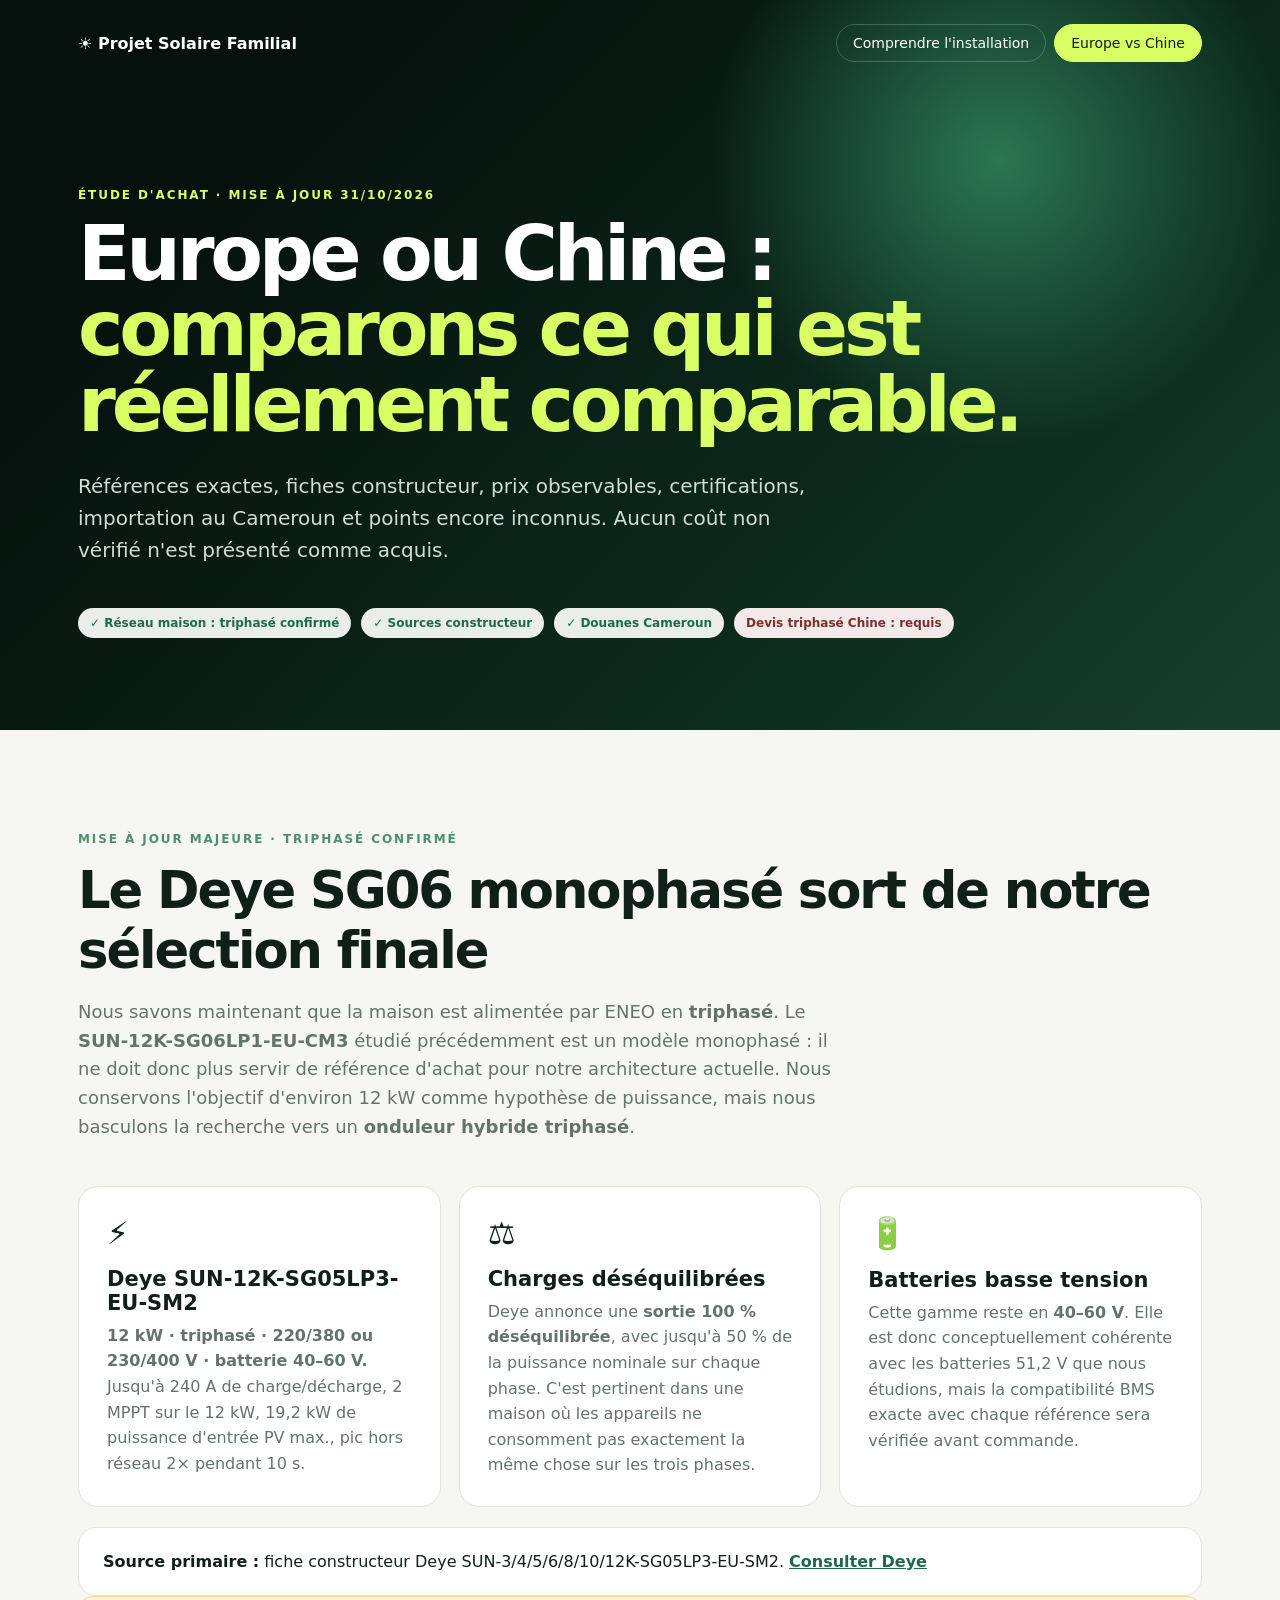
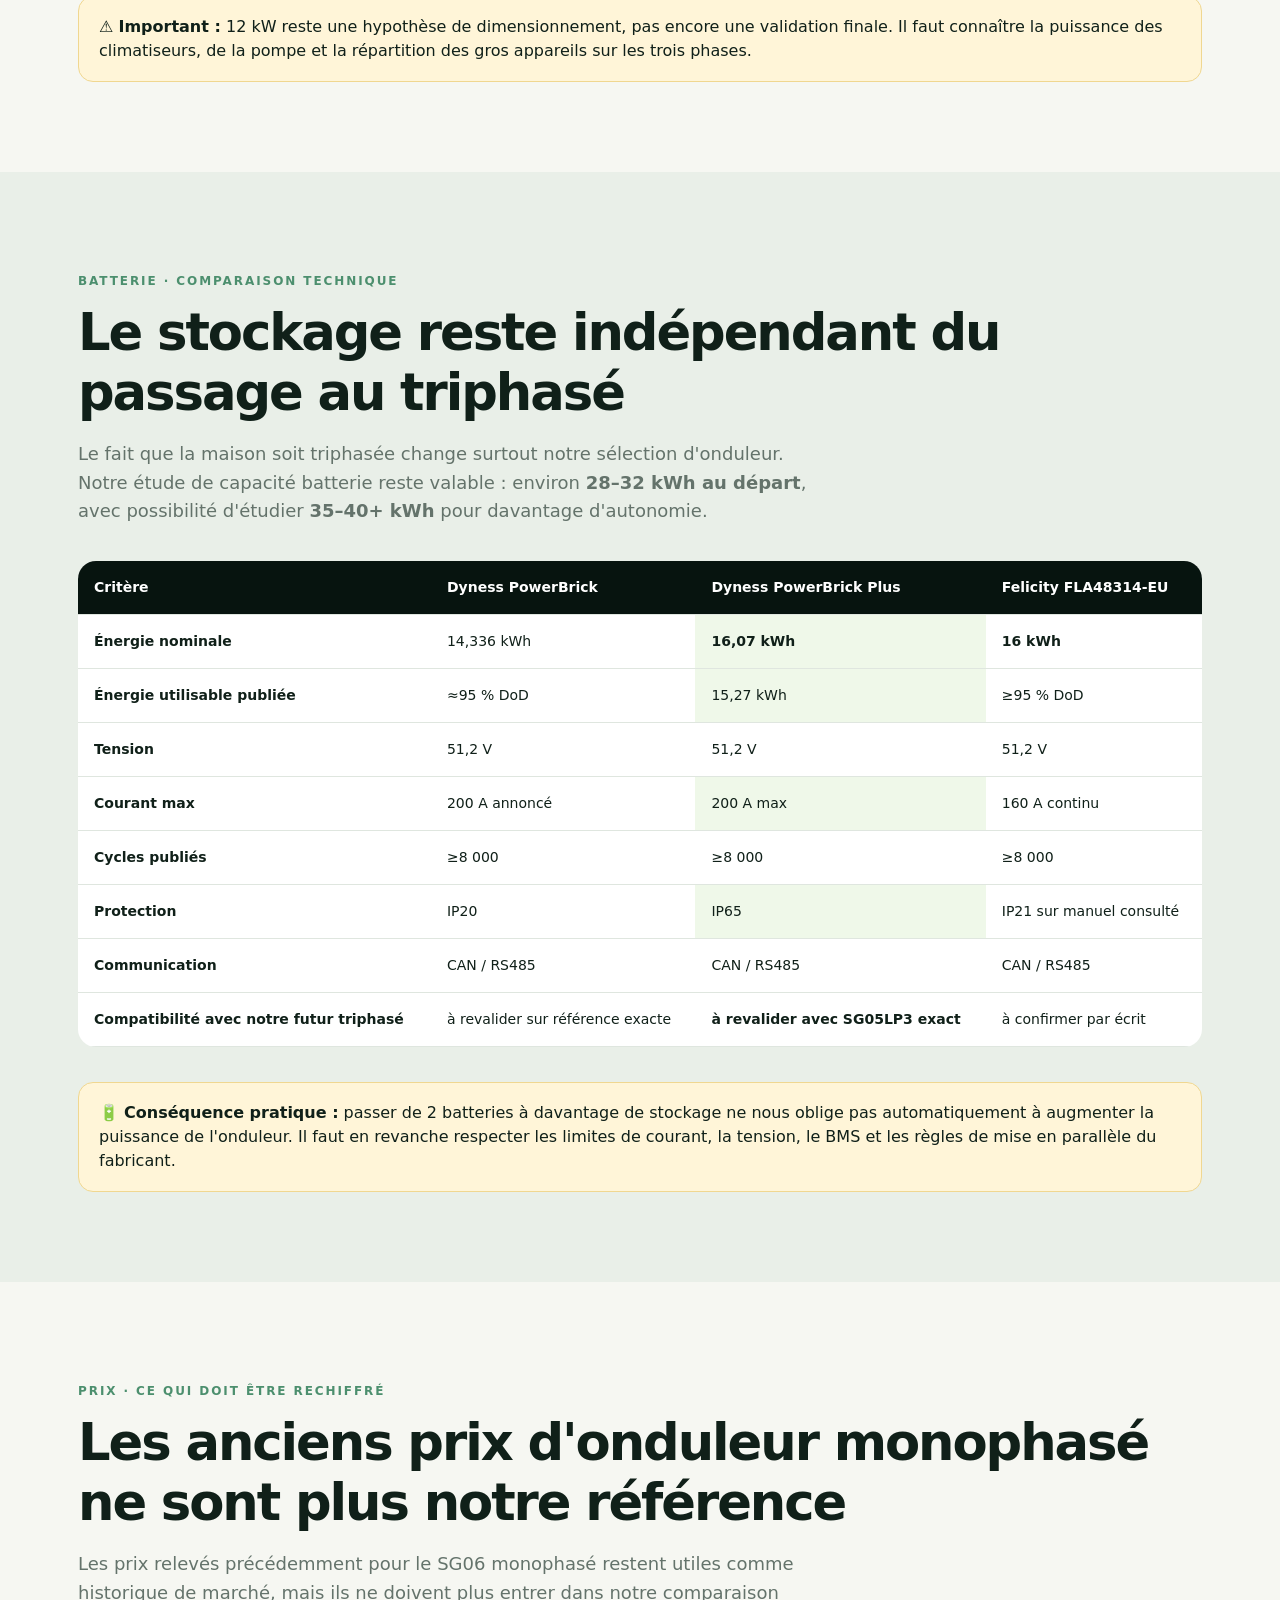
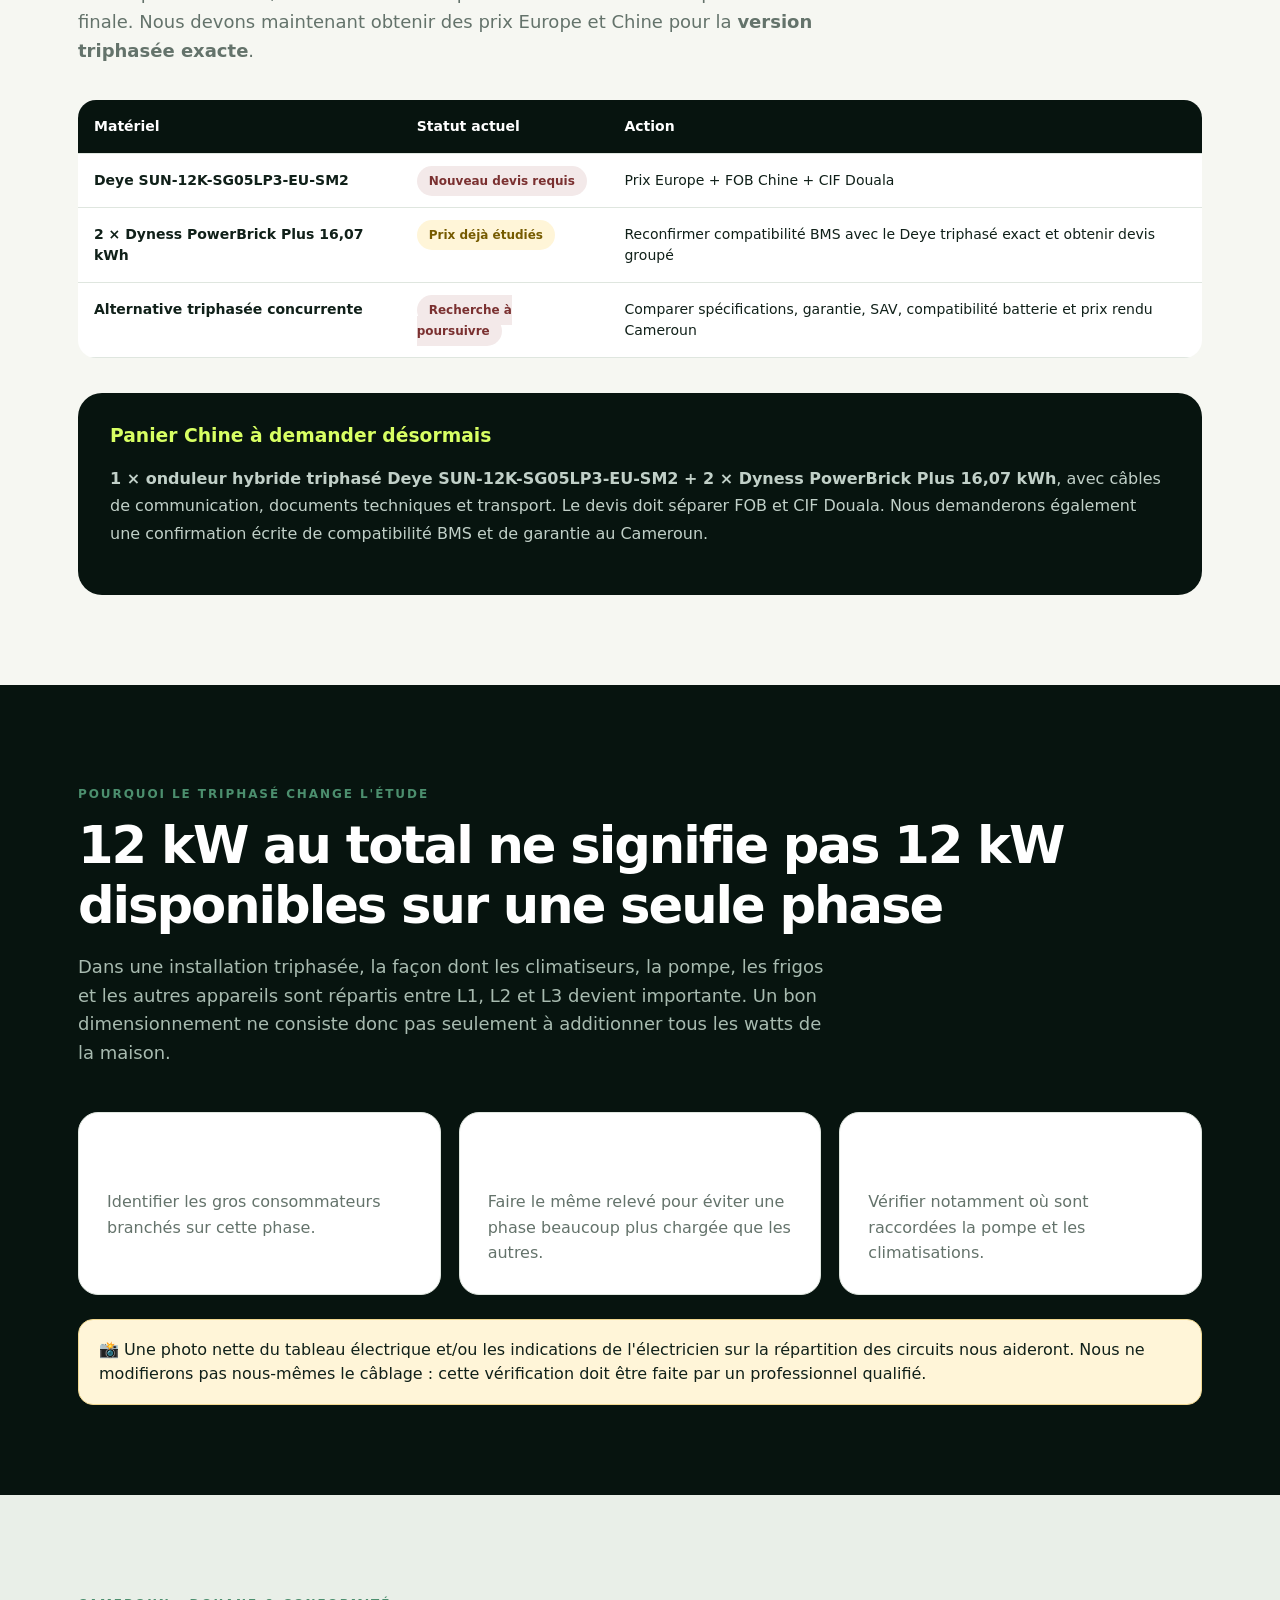
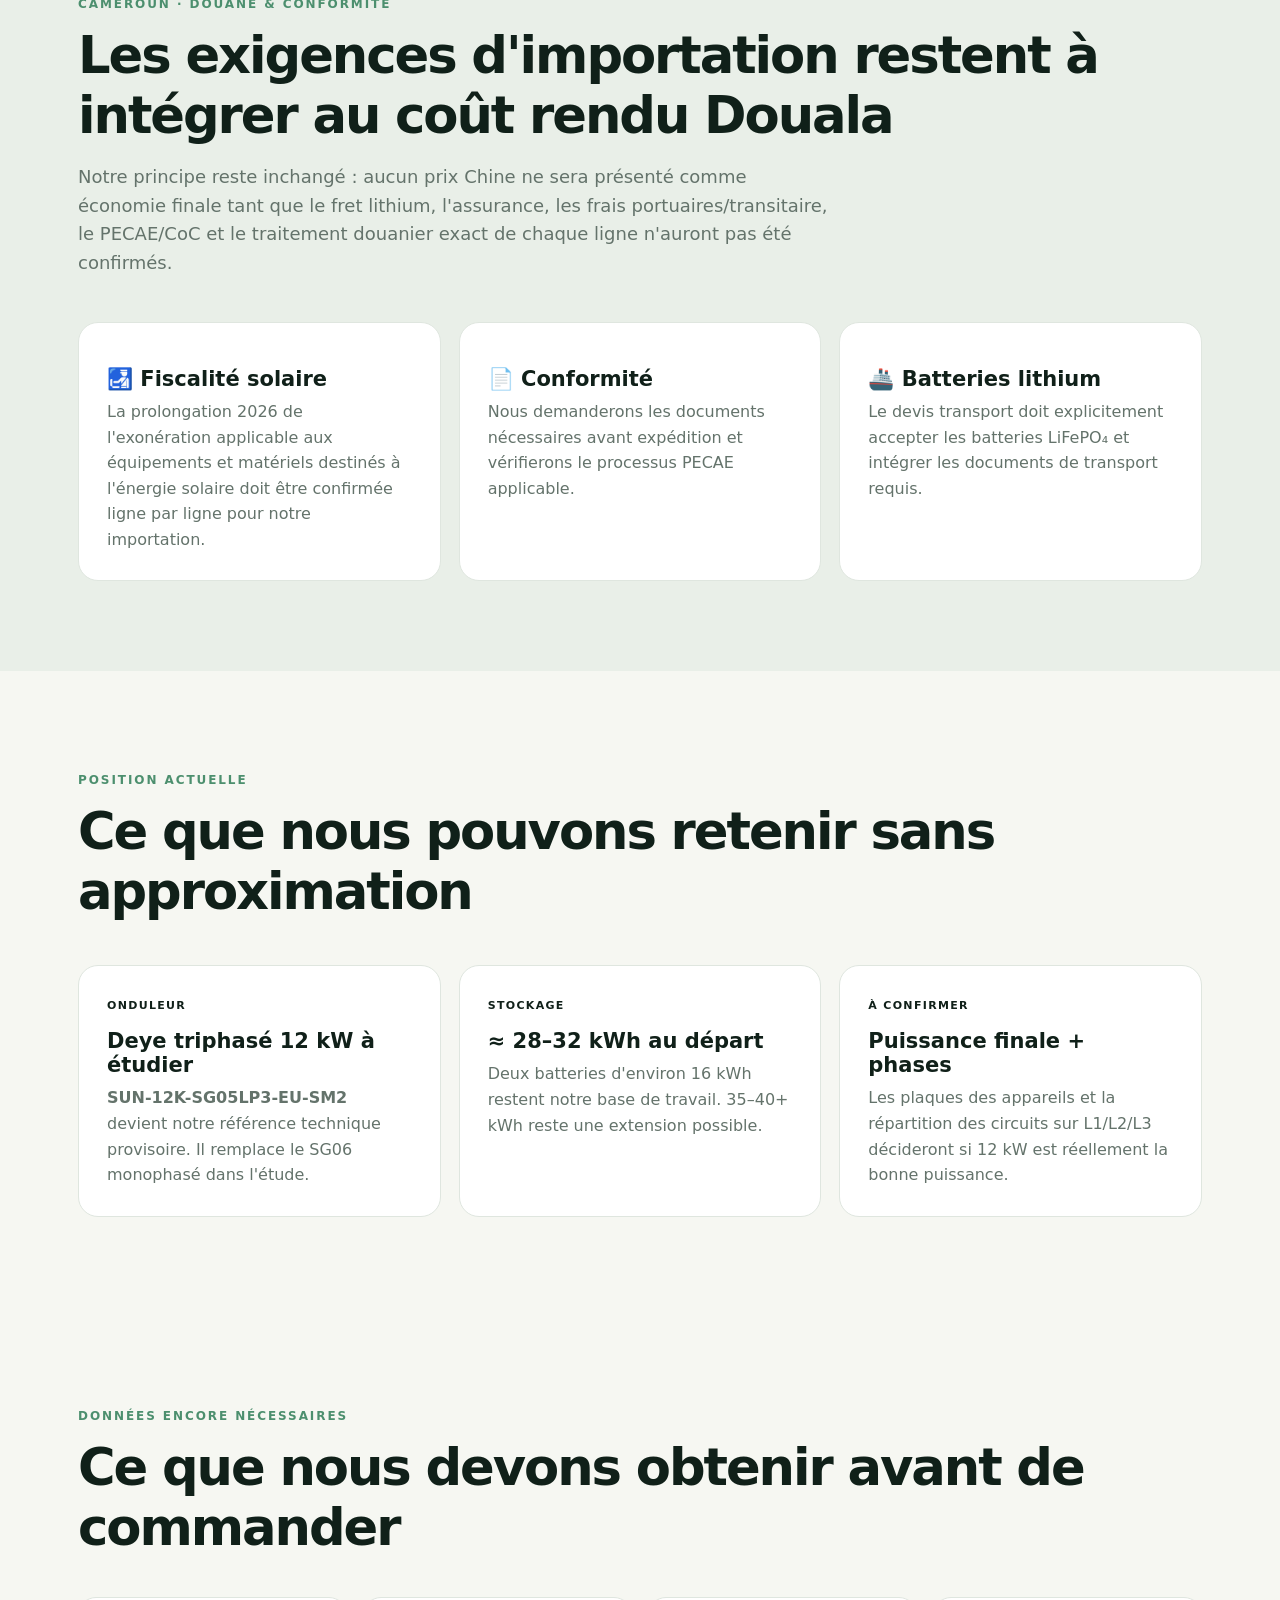
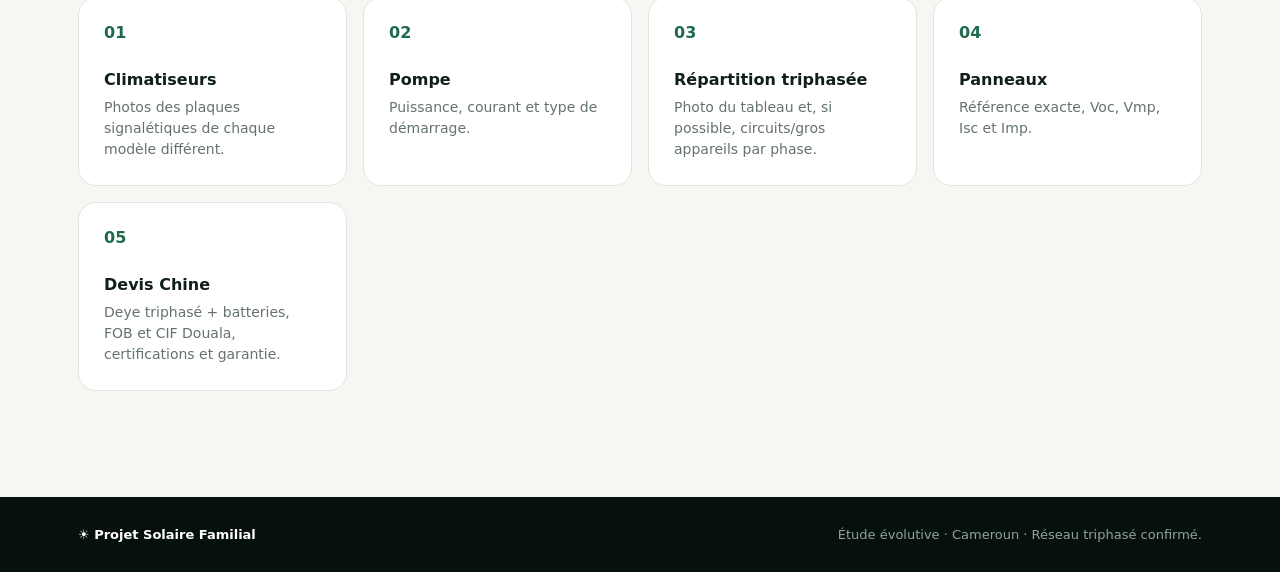
==== commit 03ae676b: "Correct inverter comparison for confirmed three-phase installation" ====
--- a/comparatif.html
+++ b/comparatif.html
@@ -1,11 +1,9 @@
-<!doctype html><html lang="fr"><head><meta charset="utf-8"><meta name="viewport" content="width=device-width,initial-scale=1"><meta name="theme-color" content="#07140f"><title>Europe vs Chine — Projet Solaire Familial</title><link rel="stylesheet" href="styles.css"><style>.research-meta{display:flex;flex-wrap:wrap;gap:10px;margin:22px 0}.research-meta span,.status{font-size:12px;font-weight:800;border-radius:99px;padding:8px 12px;background:#e9efe8;color:#1d6b4b}.status.market{background:#fff5d8;color:#765b00}.status.pending{background:#f3e9e9;color:#7a3030}.deep-table{overflow-x:auto;margin:35px 0}.deep-table table{width:100%;border-collapse:collapse;background:#fff;border-radius:18px;overflow:hidden;min-width:800px}.deep-table th,.deep-table td{padding:16px;border-bottom:1px solid #dfe6df;text-align:left;vertical-align:top;font-size:14px;line-height:1.5}.deep-table th{background:#07140f;color:#fff}.deep-table td:first-child{font-weight:800}.winner{background:#eff8e9}.sourcebox{background:#fff;border:1px solid #dfe6df;border-radius:18px;padding:24px;margin-top:20px}.sourcebox a{color:#1d6b4b;font-weight:700}.verdict{background:#07140f;color:#fff;border-radius:24px;padding:32px;margin-top:35px}.verdict h3{color:#d8ff63;margin-top:0}.verdict p{color:#c1d0c8;line-height:1.7}.money{font-size:24px;font-weight:850}.small{font-size:12px;color:#64736b}.flagcard{border-left:4px solid #1d6b4b}.no-go{border-left-color:#b65353}.pendingbox{background:#f7f0df;border:1px solid #e5cf95;border-radius:18px;padding:22px;line-height:1.6}.source-list{line-height:1.8;padding-left:20px}.source-list a{color:#1d6b4b}</style></head><body><header class="compare-hero"><nav><div class="brand">☀️ Projet Solaire Familial</div><div class="navlinks"><a href="index.html">Comprendre l'installation</a><a class="active" href="comparatif.html">Europe vs Chine</a></div></nav><div class="hero-content"><p class="eyebrow">ÉTUDE D'ACHAT · MISE À JOUR 31/10/2026</p><h1>Europe ou Chine : <span>comparons ce qui est réellement comparable.</span></h1><p class="lead">Références exactes, fiches constructeur, prix observables, certifications, importation au Cameroun et points encore inconnus. Aucun coût non vérifié n'est présenté comme acquis.</p><div class="research-meta"><span>✓ Sources constructeur</span><span>✓ Prix datés</span><span>✓ Douanes Cameroun</span><span>✓ Conformité PECAE</span><span class="status pending">Transport maritime : devis requis</span></div></div></header><main>
-<section class="section"><p class="eyebrow">CORRECTION IMPORTANTE</p><h2>Notre nouvelle référence Deye doit être la génération SG06</h2><p class="section-lead">La recherche approfondie fait évoluer notre première sélection. Deye publie désormais le <b>SUN-12K-SG06LP1-EU-CM3</b>, monophasé 230 V, basse tension 40–60 V. L'ancien SG02 reste valable, mais pour un achat neuf nous devons d'abord chiffrer la génération SG06.</p><div class="cards three"><article class="flagcard"><div class="ico">⚡</div><h3>Deye SUN-12K-SG06LP1-EU-CM3</h3><p><b>12 kW · 230 V monophasé · 40–60 V batterie.</b> 250 A max batterie, 3 MPPT sur le 12 kW, jusqu'à 19,2 kW d'entrée PV, pic hors réseau 2× pendant 10 s, IP65, support générateur.</p></article><article><div class="ico">☀️</div><h3>Pourquoi il nous intéresse</h3><p>Nos 15 panneaux ne représentent que 7,5 kWc aujourd'hui, mais cet onduleur laisse une marge importante pour ajouter des panneaux plus tard sans remplacer immédiatement l'onduleur.</p></article><article><div class="ico">💧</div><h3>Pompe + compresseurs</h3><p>Le pic hors réseau annoncé à 2× la puissance nominale pendant 10 secondes est particulièrement pertinent pour les démarrages de pompe, frigos et congélateurs. Le dimensionnement final dépend toujours de leurs plaques.</p></article></div><div class="sourcebox"><b>Source primaire :</b> fiche produit Deye SG06, mise à jour constructeur 2026. <a href="https://deye.com/fr/product/sun-7-12k-sg06lp1-eu-cm3/" target="_blank" rel="noopener">Consulter Deye</a></div></section>
-<section class="section pale"><p class="eyebrow">BATTERIE · COMPARAISON TECHNIQUE</p><h2>Le meilleur candidat actuel n'est plus forcément la PowerBrick 14,3 kWh</h2><p class="section-lead">La <b>Dyness PowerBrick Plus 16,07 kWh</b> apporte davantage d'énergie, IP65 et une puissance de décharge adaptée. La <b>Felicity FLA48314-EU 16 kWh</b> devient une alternative sérieuse, mais nous ne la déclarons pas gagnante tant que le prix Chine et la compatibilité Deye exacte ne sont pas confirmés par écrit.</p><div class="deep-table"><table><thead><tr><th>Critère vérifié</th><th>Dyness PowerBrick</th><th>Dyness PowerBrick Plus</th><th>Felicity FLA48314-EU</th></tr></thead><tbody><tr><td>Énergie nominale</td><td>14,336 kWh</td><td class="winner"><b>16,07 kWh</b></td><td><b>16 kWh</b></td></tr><tr><td>Énergie utilisable publiée</td><td>≈95 % DoD</td><td class="winner">15,27 kWh</td><td>≥95 % DoD</td></tr><tr><td>Tension</td><td>51,2 V</td><td>51,2 V</td><td>51,2 V</td></tr><tr><td>Courant max continu</td><td>200 A annoncé</td><td class="winner">200 A max</td><td>160 A</td></tr><tr><td>Puissance max batterie</td><td>à confirmer sur fiche version achetée</td><td class="winner">10,24 kW</td><td>8 kW</td></tr><tr><td>Cycles publiés</td><td>≥8 000</td><td>≥8 000</td><td>≥8 000</td></tr><tr><td>Protection</td><td>IP20</td><td class="winner"><b>IP65</b></td><td>IP21 sur manuel officiel consulté</td></tr><tr><td>Sécurité incendie</td><td>extinction intelligente annoncée</td><td>extincteur aérosol intégré</td><td>version constructeur actuelle annonce extinction aérosol</td></tr><tr><td>Communication</td><td>CAN / RS485</td><td>CAN / RS485</td><td>CAN / RS485</td></tr><tr><td>Certifications vérifiées</td><td>à contrôler par référence/lot</td><td class="winner">UN38.3 + IEC 62619</td><td>UN38.3 + IEC 62619 publiés par Felicity</td></tr><tr><td>Garantie constructeur publiée</td><td>10 ans</td><td>10 ans</td><td>10 ans</td></tr><tr><td>Compatibilité Deye</td><td>Dyness annonce Deye</td><td class="winner">Dyness annonce Deye</td><td>large compatibilité CAN/RS485, protocole Deye exact à confirmer avant commande</td></tr></tbody></table></div></section>
-<section class="section"><p class="eyebrow">PRIX · MÊME MATÉRIEL</p><h2>Deye + Dyness : Europe contre Chine</h2><p class="section-lead">Ici, nous séparons volontairement les <b>prix de vente observés</b> du <b>coût rendu Cameroun</b>. Le second ne sera calculé qu'avec un devis de fret réel.</p><div class="deep-table"><table><thead><tr><th>Matériel</th><th>Europe observé</th><th>Chine observé</th><th>Statut</th></tr></thead><tbody><tr><td>Deye SUN-12K-SG06LP1-EU-CM3/BM3</td><td><b>2 077 € TTC</b> chez KitOffGrid pour SG06 BM3 ; autre distributeur affiche 1 280–1 500 € HT pour CM3</td><td><b>US$999–1 100 FOB</b> sur une offre fournisseur Sunpro ; une autre annonce est à US$1 400–1 490 FOB</td><td><span class="status market">Prix marché, vendeur à auditer</span></td></tr><tr><td>Dyness PowerBrick Plus 16,07 kWh</td><td><b>1 911 € TTC</b> chez FreXolaire ; 1 745,94 € HT chez Panpower</td><td><b>US$1 490–1 550 FOB / unité</b>, MOQ 2 sur offre Sunpro</td><td><span class="status market">MOQ 2 = cohérent avec notre scénario</span></td></tr><tr><td>2 × PowerBrick Plus</td><td><b>3 822 € TTC</b> au prix FreXolaire observé</td><td><b>US$2 980–3 100 FOB</b></td><td><span class="status pending">Fret lithium non inclus</span></td></tr></tbody></table></div><div class="notice">💱 <b>Conversion de référence :</b> la BCE publie pour le 30/10/2026 <b>1 € = US$1,1172</b>. Nous conserverons les prix Chine en dollars dans les devis et afficherons l'équivalent euro à la date de comparaison, afin de ne pas masquer le risque de change.</div><div class="verdict"><h3>Ce que les chiffres permettent déjà de dire</h3><p>Sur le seul prix marchandises, l'achat direct Chine peut être sensiblement moins cher. Mais nous <b>refusons de présenter cette économie comme finale</b> tant que nous n'avons pas : fret maritime certifié pour batteries lithium, assurance, frais portuaires/transitaire au Cameroun, traitement PECAE et confirmation écrite du régime douanier applicable à nos références exactes.</p></div></section>
-<section class="section dark"><p class="eyebrow">ALTERNATIVE ONDULEUR CHINOISE</p><h2>Luxpower GEN PRO-LB-EU 12K : techniquement très sérieux</h2><div class="compare-table"><div class="compare-row head"><b>Critère</b><b>Deye SG06 12 kW</b><b>Luxpower GEN PRO 12 kW</b></div><div class="compare-row"><span>Sortie</span><b>12 kW monophasé</b><b>12 kW monophasé</b></div><div class="compare-row"><span>Batterie</span><span>40–60 V · 250 A max</span><span>48 V · jusqu'à 270 A</span></div><div class="compare-row"><span>PV</span><span>jusqu'à 19,2 kW d'entrée sur 12 kW</span><span>jusqu'à 21 kW annoncé</span></div><div class="compare-row"><span>MPPT</span><span>3 sur modèle 12 kW</span><span>3 indépendants</span></div><div class="compare-row"><span>Générateur</span><span>oui</span><span>port GEN · entrée jusqu'à 18,4 kW</span></div><div class="compare-row"><span>Commutation</span><span>fonction secours ; valeur à confirmer sur manuel exact</span><span>7 ms annoncé</span></div><div class="compare-row"><span>Protection</span><span>IP65</span><span>IP66</span></div><div class="compare-row"><span>Garantie publiée</span><span>5 ans / jusqu'à 10 ans selon pays et politique</span><span>5 ans limitée selon conditions globales 2026</span></div></div><div class="notice darknote">🏁 <b>Conclusion actuelle :</b> Luxpower n'est pas un choix « low-cost » à écarter : ses spécifications sont compétitives. Mais Deye reste notre <b>référence n°1 provisoire</b> grâce à l'écosystème, aux documents disponibles et au fait que nous avons déjà identifié des batteries officiellement compatibles. Le prix Luxpower rendu Cameroun doit encore être obtenu.</div></section>
-<section class="section"><p class="eyebrow">ALTERNATIVE BATTERIE CHINOISE</p><h2>Felicity 16 kWh : candidate prix/valeur à mettre en concurrence</h2><div class="cards three"><article><div class="ico">🔋</div><h3>16 kWh / 51,2 V</h3><p>LiFePO₄, ≥95 % DoD, jusqu'à 160 A continus et 300 A pendant 15 s. Jusqu'à 15 unités en parallèle.</p></article><article><div class="ico">🛡️</div><h3>Documents vérifiés</h3><p>Le fabricant publie directement rapports UN38.3, IEC 62619, MSDS et documents de transport. C'est exactement le type de traçabilité que nous exigeons.</p></article><article><div class="ico">💶</div><h3>Prix Europe observé</h3><p>1 676,47 € HT ; environ 2 011,76 € avec TVA France sur l'offre Litio/SolarGear observée. <b>Prix direct Chine non encore suffisamment vérifié : nous ne l'inventons pas.</b></p></article></div><div class="pendingbox"><b>Avant de retenir Felicity avec Deye :</b> obtenir du fabricant/vendeur une confirmation écrite de compatibilité BMS avec <b>SUN-12K-SG06LP1-EU-CM3</b>, protocole CAN utilisé, version firmware, câble de communication requis et conditions de garantie au Cameroun.</div></section>
-<section class="section pale"><p class="eyebrow">CAMEROUN · DOUANE & CONFORMITÉ</p><h2>Bonne nouvelle fiscale, mais pas de raccourci</h2><p class="section-lead">La Loi de finances 2026 prolonge de <b>24 mois</b> l'exonération des droits et taxes de douane pour les équipements et matériels destinés à l'énergie solaire. C'est une information officielle importante. Cependant, nous devons faire confirmer par le transitaire/douane que <b>chaque ligne de notre importation</b> — onduleur, batteries, protections, accessoires — entre effectivement dans le champ et sous quelles formalités.</p><div class="cards three"><article><h3>🛃 Exonération solaire</h3><p>Le MINFI et la Douane camerounaise confirment la prolongation 2026. Nous ne rajoutons donc pas arbitrairement 19,25 % de TVA ou un droit de douane à notre simulation tant que le classement n'est pas confirmé.</p></article><article><h3>📄 PECAE / CoC</h3><p>Le Cameroun exige une évaluation de conformité avant expédition pour les marchandises réglementées. SGS rappelle qu'un certificat de conformité est requis pour les produits concernés. Il faut traiter cela <b>avant embarquement</b>.</p></article><article><h3>📋 Seuils import</h3><p>La Douane indique notamment une Déclaration d'Importation à partir de <b>1 000 000 FCFA FOB</b> et un RVC SGS à partir de <b>2 000 000 FCFA FOB</b>. Notre panier dépassera probablement ces seuils.</p></article></div><div class="notice">⚠️ Une batterie lithium n'est pas un colis ordinaire. Le fournisseur/transitaire doit accepter le transport de marchandises dangereuses et disposer des documents batterie requis. Nous demanderons un devis <b>CIF Douala</b> détaillé plutôt qu'un simple tarif d'expédition générique.</div></section>
-<section class="section"><p class="eyebrow">NOS 3 PANIERS</p><h2>La comparaison finale que nous allons construire</h2><div class="deep-table"><table><thead><tr><th>Panier</th><th>Onduleur</th><th>Stockage cible</th><th>Pourquoi</th><th>État</th></tr></thead><tbody><tr><td>🇪🇺 A · Europe référence</td><td>Deye SG06 12 kW</td><td>2 × Dyness PowerBrick Plus = 32,14 kWh nominal</td><td>SAV/distribution plus simple ; base de comparaison</td><td><span class="status">Prix matériel vérifiable</span></td></tr><tr class="winner"><td>🇨🇳 B · Chine mêmes marques</td><td>Deye SG06 12 kW</td><td>2 × Dyness PowerBrick Plus</td><td>Strictement comparable à A ; potentiel d'économie sans changer de technologie</td><td><span class="status market">Priorité devis Chine</span></td></tr><tr><td>🇨🇳 C · Chine challenger</td><td>Deye SG06 ou Luxpower GEN PRO 12K</td><td>2 × Felicity FLA48314-EU = 32 kWh</td><td>Alternative sérieuse et documentée ; peut améliorer le rapport prix/capacité</td><td><span class="status pending">Compatibilité + devis à confirmer</span></td></tr></tbody></table></div></section>
-<section class="section choice"><div><p class="eyebrow">POSITION AU 31/10/2026</p><h2>Ce que je choisirais aujourd'hui pour lancer les devis</h2><p><b>Onduleur : Deye SUN-12K-SG06LP1-EU-CM3.</b><br><b>Batteries : 2 × Dyness PowerBrick Plus 16,07 kWh.</b><br><br>Ce choix donne 32,14 kWh nominaux de stockage et reste entièrement en basse tension 51,2 V. Ce n'est <b>pas encore un ordre d'achat</b> : la puissance 12 kW doit être confirmée après réception des plaques de la pompe et des climatiseurs et après confirmation monophasé/triphasé.</p></div><div class="specs"><div><span>Onduleur cible</span><b>Deye SG06 12 kW</b></div><div><span>Batteries cible</span><b>2 × 16,07 kWh</b></div><div><span>Stockage nominal</span><b>32,14 kWh</b></div><div><span>Stockage utilisable publié</span><b>≈ 30,54 kWh</b></div><div><span>PV actuel</span><b>7,5 kWc</b></div><div><span>PV extensible</span><b>à étudier après relevé panneaux</b></div></div></section>
-<section class="section roadmap"><p class="eyebrow">DONNÉES À OBTENIR · PAS D'APPROXIMATION</p><h2>Ce qui manque avant une décision ferme</h2><ol><li><b>Maison</b><span>Monophasé/triphasé + plaques climatisations, pompe, frigos/congélateurs et panneaux.</span></li><li><b>Devis Chine CIF Douala</b><span>Deye SG06 + 2 Dyness Plus, avec fret lithium, assurance, délai, poids/volume et Incoterm.</span></li><li><b>Conformité</b><span>CoC/PECAE, UN38.3, IEC 62619, numéros de série, garantie Cameroun et authenticité fournisseur.</span></li><li><b>Coût rendu</b><span>Transitaire, port, formalités, exonération applicable ligne par ligne, livraison Douala → maison et installation.</span></li></ol></section>
-<section class="section"><p class="eyebrow">SOURCES DE L'ÉTUDE</p><h2>Documents consultables</h2><ul class="source-list"><li><a href="https://deye.com/fr/product/sun-7-12k-sg06lp1-eu-cm3/" target="_blank" rel="noopener">Deye — SUN-(7–12)K-SG06LP1-EU-CM3</a></li><li><a href="https://www.dyness.com/powerbrick-plus-low-voltage-storage-batteries-for-household-use" target="_blank" rel="noopener">Dyness — PowerBrick Plus</a></li><li><a href="https://www.felicitysolar.com/product/fla48314-eu/" target="_blank" rel="noopener">Felicity Solar — FLA48314-EU + certificats</a></li><li><a href="https://luxpowertek.com/fr/onduleur-solaire-hybride-gen-pro-lb-eu-8-12k/" target="_blank" rel="noopener">Luxpower — GEN PRO-LB-EU 8–12K</a></li><li><a href="https://minfi.gov.cm/loi-de-finances-2026-comprendre-les-nouvelles-mesures/" target="_blank" rel="noopener">MINFI Cameroun — Loi de finances 2026</a></li><li><a href="https://www.douanes.cm/douanes-cameroun/formalites-prealables/" target="_blank" rel="noopener">Douanes camerounaises — Formalités préalables</a></li><li><a href="https://www.sgs.com/en-cl/services/cameroon-product-conformity-assessment-pca" target="_blank" rel="noopener">SGS — PECAE Cameroun</a></li><li><a href="https://www.ecb.europa.eu/stats/policy_and_exchange_rates/euro_reference_exchange_rates/html/index.en.html" target="_blank" rel="noopener">BCE — taux de change de référence</a></li></ul><p class="small">Les prix vendeurs sont des instantanés de marché relevés fin octobre 2026 et peuvent évoluer. Une annonce marketplace n'est pas considérée comme validation du fournisseur. Les caractéristiques techniques proviennent prioritairement des fabricants.</p></section></main><footer><b>☀️ Projet Solaire Familial</b><span>Étude évolutive · Cameroun · mise à jour 31 octobre 2026 · aucune commande avant validation technique et devis rendu Cameroun.</span></footer></body></html>+<!doctype html><html lang="fr"><head><meta charset="utf-8"><meta name="viewport" content="width=device-width,initial-scale=1"><meta name="theme-color" content="#07140f"><title>Europe vs Chine — Projet Solaire Familial</title><link rel="stylesheet" href="styles.css"><style>.research-meta{display:flex;flex-wrap:wrap;gap:10px;margin:22px 0}.research-meta span,.status{font-size:12px;font-weight:800;border-radius:99px;padding:8px 12px;background:#e9efe8;color:#1d6b4b}.status.market{background:#fff5d8;color:#765b00}.status.pending{background:#f3e9e9;color:#7a3030}.deep-table{overflow-x:auto;margin:35px 0}.deep-table table{width:100%;border-collapse:collapse;background:#fff;border-radius:18px;overflow:hidden;min-width:800px}.deep-table th,.deep-table td{padding:16px;border-bottom:1px solid #dfe6df;text-align:left;vertical-align:top;font-size:14px;line-height:1.5}.deep-table th{background:#07140f;color:#fff}.deep-table td:first-child{font-weight:800}.winner{background:#eff8e9}.sourcebox{background:#fff;border:1px solid #dfe6df;border-radius:18px;padding:24px;margin-top:20px}.sourcebox a{color:#1d6b4b;font-weight:700}.verdict{background:#07140f;color:#fff;border-radius:24px;padding:32px;margin-top:35px}.verdict h3{color:#d8ff63;margin-top:0}.verdict p{color:#c1d0c8;line-height:1.7}.pendingbox{background:#f7f0df;border:1px solid #e5cf95;border-radius:18px;padding:22px;line-height:1.6}</style></head><body><header class="compare-hero"><nav><div class="brand">☀️ Projet Solaire Familial</div><div class="navlinks"><a href="index.html">Comprendre l'installation</a><a class="active" href="comparatif.html">Europe vs Chine</a></div></nav><div class="hero-content"><p class="eyebrow">ÉTUDE D'ACHAT · MISE À JOUR 31/10/2026</p><h1>Europe ou Chine : <span>comparons ce qui est réellement comparable.</span></h1><p class="lead">Références exactes, fiches constructeur, prix observables, certifications, importation au Cameroun et points encore inconnus. Aucun coût non vérifié n'est présenté comme acquis.</p><div class="research-meta"><span>✓ Réseau maison : triphasé confirmé</span><span>✓ Sources constructeur</span><span>✓ Douanes Cameroun</span><span class="status pending">Devis triphasé Chine : requis</span></div></div></header><main>
+<section class="section"><p class="eyebrow">MISE À JOUR MAJEURE · TRIPHASÉ CONFIRMÉ</p><h2>Le Deye SG06 monophasé sort de notre sélection finale</h2><p class="section-lead">Nous savons maintenant que la maison est alimentée par ENEO en <b>triphasé</b>. Le <b>SUN-12K-SG06LP1-EU-CM3</b> étudié précédemment est un modèle monophasé : il ne doit donc plus servir de référence d'achat pour notre architecture actuelle. Nous conservons l'objectif d'environ 12 kW comme hypothèse de puissance, mais nous basculons la recherche vers un <b>onduleur hybride triphasé</b>.</p><div class="cards three"><article class="flagcard"><div class="ico">⚡</div><h3>Deye SUN-12K-SG05LP3-EU-SM2</h3><p><b>12 kW · triphasé · 220/380 ou 230/400 V · batterie 40–60 V.</b> Jusqu'à 240 A de charge/décharge, 2 MPPT sur le 12 kW, 19,2 kW de puissance d'entrée PV max., pic hors réseau 2× pendant 10 s.</p></article><article><div class="ico">⚖️</div><h3>Charges déséquilibrées</h3><p>Deye annonce une <b>sortie 100 % déséquilibrée</b>, avec jusqu'à 50 % de la puissance nominale sur chaque phase. C'est pertinent dans une maison où les appareils ne consomment pas exactement la même chose sur les trois phases.</p></article><article><div class="ico">🔋</div><h3>Batteries basse tension</h3><p>Cette gamme reste en <b>40–60 V</b>. Elle est donc conceptuellement cohérente avec les batteries 51,2 V que nous étudions, mais la compatibilité BMS exacte avec chaque référence sera vérifiée avant commande.</p></article></div><div class="sourcebox"><b>Source primaire :</b> fiche constructeur Deye SUN-3/4/5/6/8/10/12K-SG05LP3-EU-SM2. <a href="https://deye.com/fr/product/sun-3-4-5-6-8-10-12k-sg05lp3-eu-sm2/" target="_blank" rel="noopener">Consulter Deye</a></div><div class="notice">⚠️ <b>Important :</b> 12 kW reste une hypothèse de dimensionnement, pas encore une validation finale. Il faut connaître la puissance des climatiseurs, de la pompe et la répartition des gros appareils sur les trois phases.</div></section>
+<section class="section pale"><p class="eyebrow">BATTERIE · COMPARAISON TECHNIQUE</p><h2>Le stockage reste indépendant du passage au triphasé</h2><p class="section-lead">Le fait que la maison soit triphasée change surtout notre sélection d'onduleur. Notre étude de capacité batterie reste valable : environ <b>28–32 kWh au départ</b>, avec possibilité d'étudier <b>35–40+ kWh</b> pour davantage d'autonomie.</p><div class="deep-table"><table><thead><tr><th>Critère</th><th>Dyness PowerBrick</th><th>Dyness PowerBrick Plus</th><th>Felicity FLA48314-EU</th></tr></thead><tbody><tr><td>Énergie nominale</td><td>14,336 kWh</td><td class="winner"><b>16,07 kWh</b></td><td><b>16 kWh</b></td></tr><tr><td>Énergie utilisable publiée</td><td>≈95 % DoD</td><td class="winner">15,27 kWh</td><td>≥95 % DoD</td></tr><tr><td>Tension</td><td>51,2 V</td><td>51,2 V</td><td>51,2 V</td></tr><tr><td>Courant max</td><td>200 A annoncé</td><td class="winner">200 A max</td><td>160 A continu</td></tr><tr><td>Cycles publiés</td><td>≥8 000</td><td>≥8 000</td><td>≥8 000</td></tr><tr><td>Protection</td><td>IP20</td><td class="winner">IP65</td><td>IP21 sur manuel consulté</td></tr><tr><td>Communication</td><td>CAN / RS485</td><td>CAN / RS485</td><td>CAN / RS485</td></tr><tr><td>Compatibilité avec notre futur triphasé</td><td>à revalider sur référence exacte</td><td><b>à revalider avec SG05LP3 exact</b></td><td>à confirmer par écrit</td></tr></tbody></table></div><div class="notice">🔋 <b>Conséquence pratique :</b> passer de 2 batteries à davantage de stockage ne nous oblige pas automatiquement à augmenter la puissance de l'onduleur. Il faut en revanche respecter les limites de courant, la tension, le BMS et les règles de mise en parallèle du fabricant.</div></section>
+<section class="section"><p class="eyebrow">PRIX · CE QUI DOIT ÊTRE RECHIFFRÉ</p><h2>Les anciens prix d'onduleur monophasé ne sont plus notre référence</h2><p class="section-lead">Les prix relevés précédemment pour le SG06 monophasé restent utiles comme historique de marché, mais ils ne doivent plus entrer dans notre comparaison finale. Nous devons maintenant obtenir des prix Europe et Chine pour la <b>version triphasée exacte</b>.</p><div class="deep-table"><table><thead><tr><th>Matériel</th><th>Statut actuel</th><th>Action</th></tr></thead><tbody><tr><td>Deye SUN-12K-SG05LP3-EU-SM2</td><td><span class="status pending">Nouveau devis requis</span></td><td>Prix Europe + FOB Chine + CIF Douala</td></tr><tr><td>2 × Dyness PowerBrick Plus 16,07 kWh</td><td><span class="status market">Prix déjà étudiés</span></td><td>Reconfirmer compatibilité BMS avec le Deye triphasé exact et obtenir devis groupé</td></tr><tr><td>Alternative triphasée concurrente</td><td><span class="status pending">Recherche à poursuivre</span></td><td>Comparer spécifications, garantie, SAV, compatibilité batterie et prix rendu Cameroun</td></tr></tbody></table></div><div class="verdict"><h3>Panier Chine à demander désormais</h3><p><b>1 × onduleur hybride triphasé Deye SUN-12K-SG05LP3-EU-SM2 + 2 × Dyness PowerBrick Plus 16,07 kWh</b>, avec câbles de communication, documents techniques et transport. Le devis doit séparer FOB et CIF Douala. Nous demanderons également une confirmation écrite de compatibilité BMS et de garantie au Cameroun.</p></div></section>
+<section class="section dark"><p class="eyebrow">POURQUOI LE TRIPHASÉ CHANGE L'ÉTUDE</p><h2>12 kW au total ne signifie pas 12 kW disponibles sur une seule phase</h2><p class="section-lead on-dark">Dans une installation triphasée, la façon dont les climatiseurs, la pompe, les frigos et les autres appareils sont répartis entre L1, L2 et L3 devient importante. Un bon dimensionnement ne consiste donc pas seulement à additionner tous les watts de la maison.</p><div class="cards three"><article><h3>Phase L1</h3><p>Identifier les gros consommateurs branchés sur cette phase.</p></article><article><h3>Phase L2</h3><p>Faire le même relevé pour éviter une phase beaucoup plus chargée que les autres.</p></article><article><h3>Phase L3</h3><p>Vérifier notamment où sont raccordées la pompe et les climatisations.</p></article></div><div class="notice darknote">📸 Une photo nette du tableau électrique et/ou les indications de l'électricien sur la répartition des circuits nous aideront. Nous ne modifierons pas nous-mêmes le câblage : cette vérification doit être faite par un professionnel qualifié.</div></section>
+<section class="section pale"><p class="eyebrow">CAMEROUN · DOUANE & CONFORMITÉ</p><h2>Les exigences d'importation restent à intégrer au coût rendu Douala</h2><p class="section-lead">Notre principe reste inchangé : aucun prix Chine ne sera présenté comme économie finale tant que le fret lithium, l'assurance, les frais portuaires/transitaire, le PECAE/CoC et le traitement douanier exact de chaque ligne n'auront pas été confirmés.</p><div class="cards three"><article><h3>🛃 Fiscalité solaire</h3><p>La prolongation 2026 de l'exonération applicable aux équipements et matériels destinés à l'énergie solaire doit être confirmée ligne par ligne pour notre importation.</p></article><article><h3>📄 Conformité</h3><p>Nous demanderons les documents nécessaires avant expédition et vérifierons le processus PECAE applicable.</p></article><article><h3>🚢 Batteries lithium</h3><p>Le devis transport doit explicitement accepter les batteries LiFePO₄ et intégrer les documents de transport requis.</p></article></div></section>
+<section class="section"><p class="eyebrow">POSITION ACTUELLE</p><h2>Ce que nous pouvons retenir sans approximation</h2><div class="cards three"><article class="recommended"><span class="tag">ONDULEUR</span><h3>Deye triphasé 12 kW à étudier</h3><p><b>SUN-12K-SG05LP3-EU-SM2</b> devient notre référence technique provisoire. Il remplace le SG06 monophasé dans l'étude.</p></article><article><span class="tag">STOCKAGE</span><h3>≈ 28–32 kWh au départ</h3><p>Deux batteries d'environ 16 kWh restent notre base de travail. 35–40+ kWh reste une extension possible.</p></article><article><span class="tag">À CONFIRMER</span><h3>Puissance finale + phases</h3><p>Les plaques des appareils et la répartition des circuits sur L1/L2/L3 décideront si 12 kW est réellement la bonne puissance.</p></article></div></section>
+<section class="section roadmap"><p class="eyebrow">DONNÉES ENCORE NÉCESSAIRES</p><h2>Ce que nous devons obtenir avant de commander</h2><ol><li><b>Climatiseurs</b><span>Photos des plaques signalétiques de chaque modèle différent.</span></li><li><b>Pompe</b><span>Puissance, courant et type de démarrage.</span></li><li><b>Répartition triphasée</b><span>Photo du tableau et, si possible, circuits/gros appareils par phase.</span></li><li><b>Panneaux</b><span>Référence exacte, Voc, Vmp, Isc et Imp.</span></li><li><b>Devis Chine</b><span>Deye triphasé + batteries, FOB et CIF Douala, certifications et garantie.</span></li></ol></section>
+</main><footer><b>☀️ Projet Solaire Familial</b><span>Étude évolutive · Cameroun · Réseau triphasé confirmé.</span></footer></body></html>
